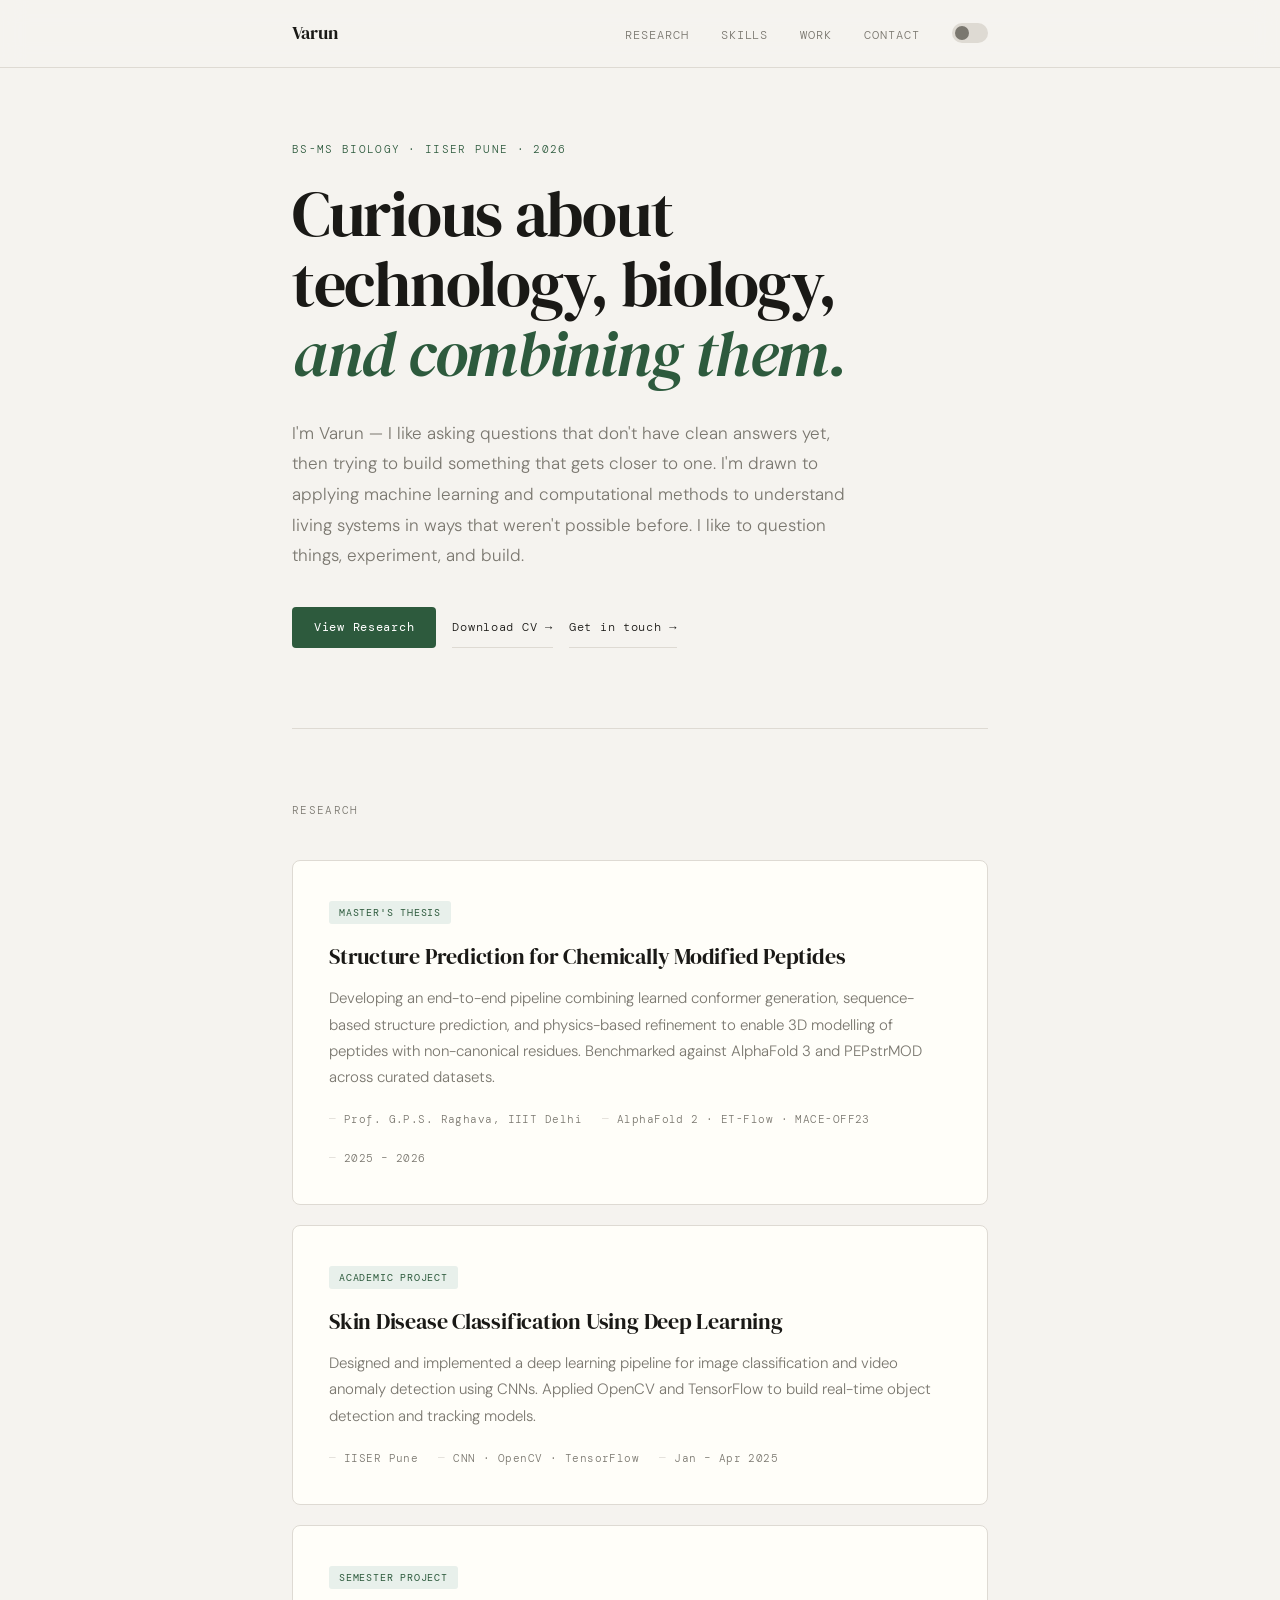
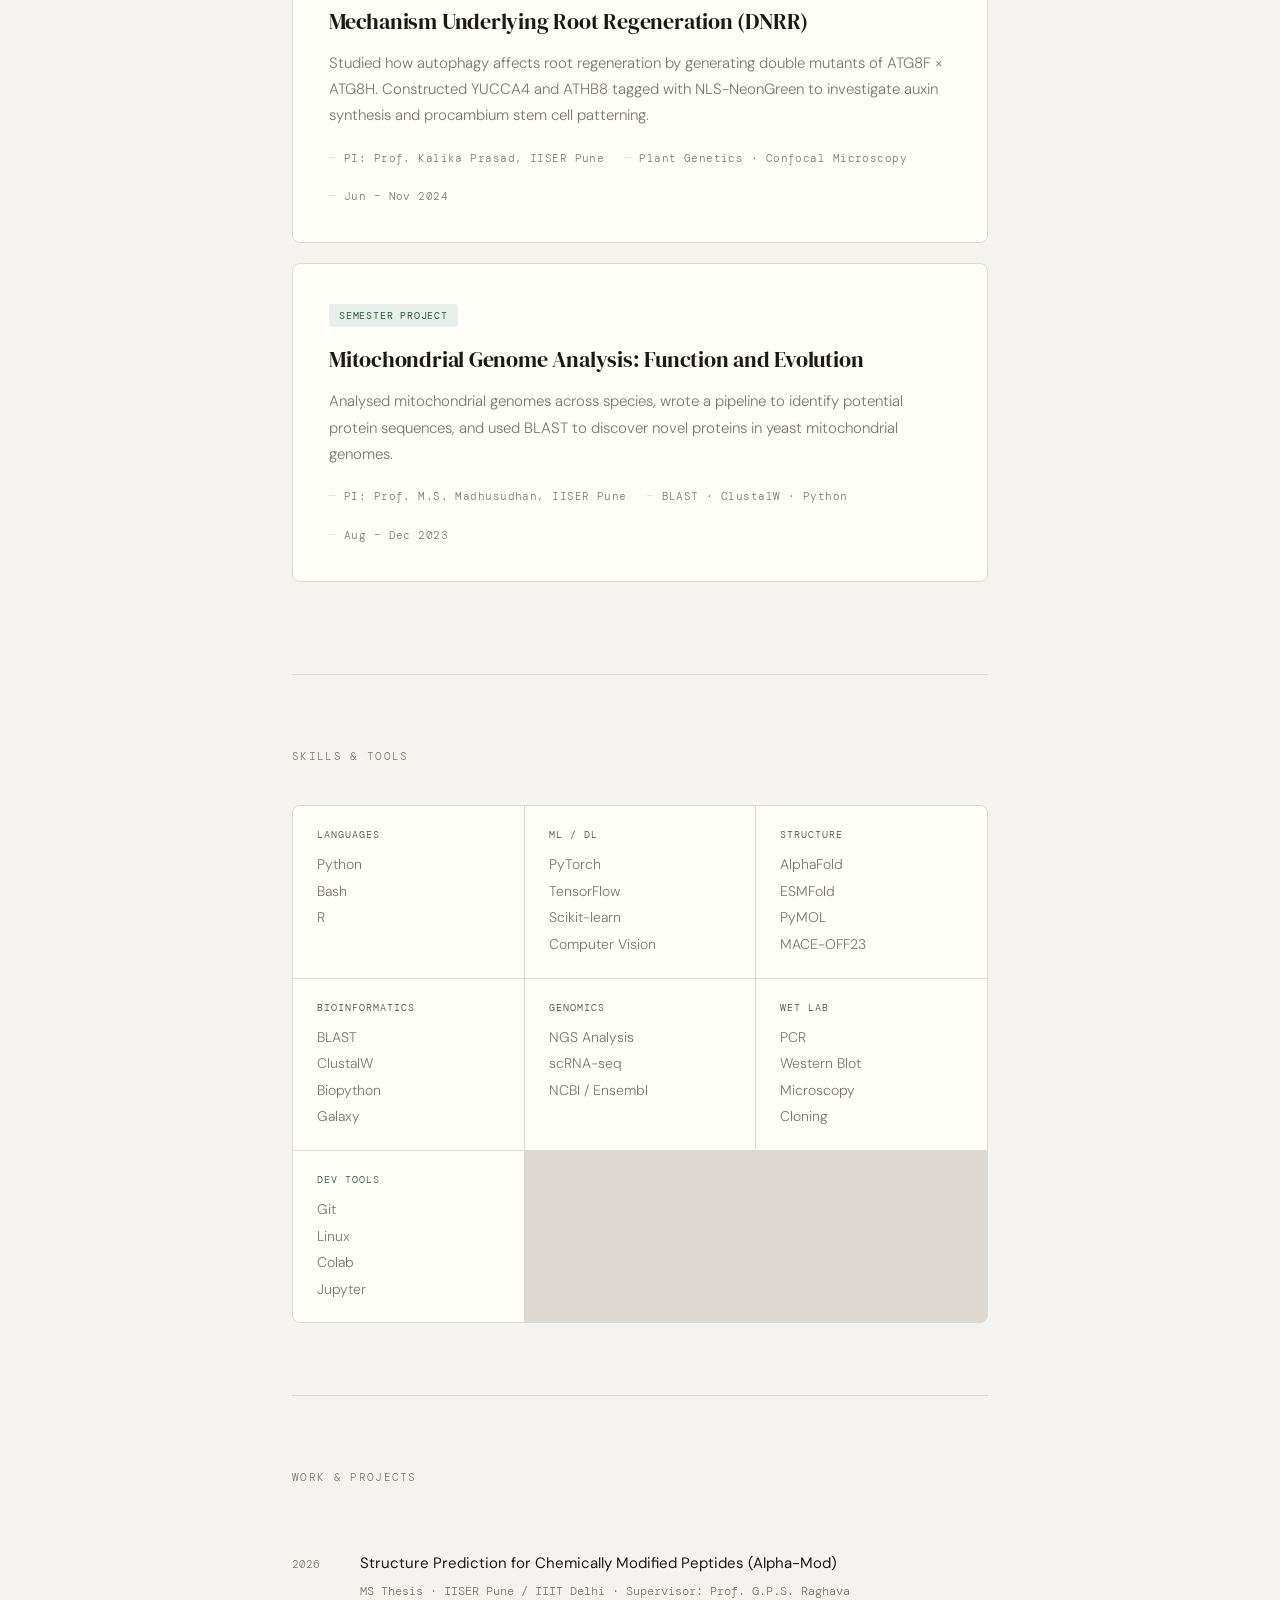
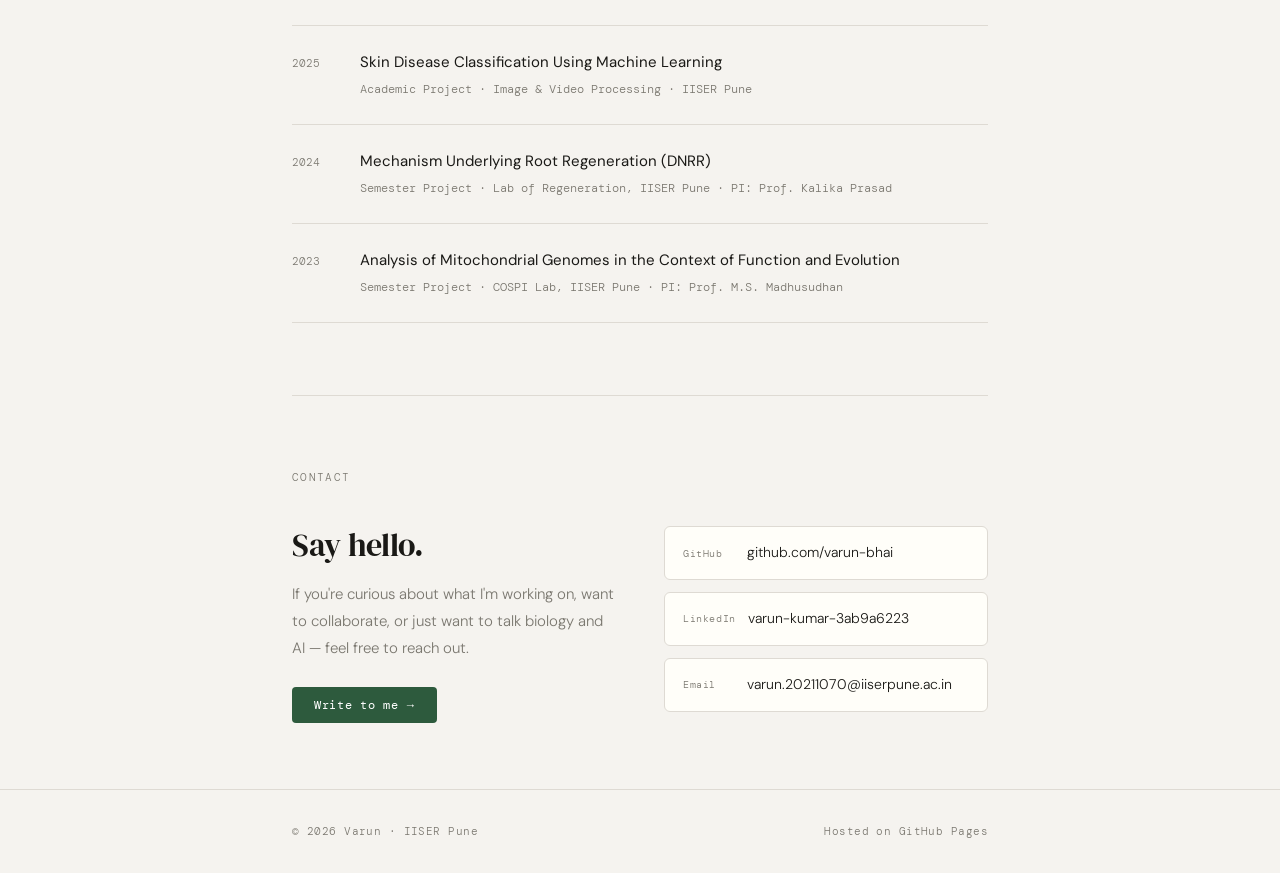
==== index.html @ 34d0dded "Rename portfolio.html to index.html" ====
<!DOCTYPE html>
<html lang="en" data-theme="light">
<head>
<meta charset="UTF-8">
<meta name="viewport" content="width=device-width, initial-scale=1.0">
<title>Varun — Computational Biology</title>
<link rel="preconnect" href="https://fonts.googleapis.com">
<link href="https://fonts.googleapis.com/css2?family=DM+Serif+Display:ital@0;1&family=DM+Mono:wght@300;400&family=DM+Sans:wght@300;400;500&display=swap" rel="stylesheet">
<style>
  /* ── Light theme ── */
  [data-theme="light"] {
    --bg: #f5f3ef;
    --fg: #1a1916;
    --muted: #7a776f;
    --accent: #2d5a3d;
    --accent-light: #e8f0eb;
    --border: #dedad3;
    --card: #fffef9;
    --nav-bg: rgba(245,243,239,0.88);
    --toggle-bg: #dedad3;
    --toggle-knob: #7a776f;
  }

  /* ── Dark theme ── */
  [data-theme="dark"] {
    --bg: #141412;
    --fg: #e8e4dc;
    --muted: #8a8880;
    --accent: #6db88a;
    --accent-light: #1a2e22;
    --border: #2a2925;
    --card: #1c1b18;
    --nav-bg: rgba(20,20,18,0.88);
    --toggle-bg: #2a2925;
    --toggle-knob: #6db88a;
  }

  * { margin: 0; padding: 0; box-sizing: border-box; }
  html { scroll-behavior: smooth; }
  body {
    background: var(--bg);
    color: var(--fg);
    font-family: 'DM Sans', sans-serif;
    font-weight: 300;
    font-size: 16px;
    line-height: 1.7;
    transition: background 0.3s, color 0.3s;
  }
  .container { max-width: 760px; margin: 0 auto; padding: 0 32px; }

  /* ── Nav ── */
  nav {
    position: fixed; top: 0; left: 0; right: 0; z-index: 100;
    background: var(--nav-bg);
    backdrop-filter: blur(12px);
    border-bottom: 1px solid var(--border);
    padding: 18px 0;
    transition: background 0.3s, border-color 0.3s;
  }
  nav .container { display: flex; justify-content: space-between; align-items: center; }
  .nav-left { display: flex; align-items: center; gap: 24px; }
  .nav-name { font-family: 'DM Serif Display', serif; font-size: 18px; color: var(--fg); text-decoration: none; transition: color 0.3s; }
  .nav-links { display: flex; gap: 32px; list-style: none; }
  .nav-links a {
    font-family: 'DM Mono', monospace;
    font-size: 12px; font-weight: 300; color: var(--muted);
    text-decoration: none; letter-spacing: 0.08em;
    text-transform: uppercase; transition: color 0.2s;
  }
  .nav-links a:hover { color: var(--accent); }

  /* ── Theme toggle ── */
  .theme-toggle {
    background: var(--toggle-bg);
    border: none; cursor: pointer;
    width: 36px; height: 20px;
    border-radius: 10px;
    position: relative;
    transition: background 0.3s;
    flex-shrink: 0;
  }
  .theme-toggle::after {
    content: '';
    position: absolute;
    top: 3px; left: 3px;
    width: 14px; height: 14px;
    border-radius: 50%;
    background: var(--toggle-knob);
    transition: transform 0.25s, background 0.3s;
  }
  [data-theme="dark"] .theme-toggle::after { transform: translateX(16px); }

  /* ── Hero ── */
  .hero { padding-top: 140px; padding-bottom: 80px; }
  .hero-tag {
    font-family: 'DM Mono', monospace;
    font-size: 11px; font-weight: 300; color: var(--accent);
    letter-spacing: 0.12em; text-transform: uppercase; margin-bottom: 20px;
    transition: color 0.3s;
  }
  .hero h1 {
    font-family: 'DM Serif Display', serif;
    font-size: clamp(42px, 7vw, 64px);
    font-weight: 400; line-height: 1.1;
    letter-spacing: -0.02em; margin-bottom: 28px;
    color: var(--fg); transition: color 0.3s;
  }
  .hero h1 em { font-style: italic; color: var(--accent); transition: color 0.3s; }
  .hero-bio { font-size: 17px; color: var(--muted); max-width: 560px; line-height: 1.8; margin-bottom: 36px; transition: color 0.3s; }
  .hero-links { display: flex; gap: 16px; flex-wrap: wrap; align-items: center; }
  .btn-primary {
    background: var(--accent); color: #fff;
    padding: 10px 22px; border-radius: 4px;
    font-family: 'DM Mono', monospace;
    font-size: 12px; font-weight: 400; letter-spacing: 0.06em;
    text-decoration: none; transition: opacity 0.2s, background 0.3s;
  }
  .btn-primary:hover { opacity: 0.85; }
  .btn-ghost {
    color: var(--fg); padding: 10px 0;
    font-family: 'DM Mono', monospace;
    font-size: 12px; font-weight: 300; letter-spacing: 0.06em;
    text-decoration: none; border-bottom: 1px solid var(--border);
    transition: border-color 0.2s, color 0.2s;
  }
  .btn-ghost:hover { border-color: var(--accent); color: var(--accent); }

  /* ── Sections ── */
  section { padding: 72px 0; border-top: 1px solid var(--border); transition: border-color 0.3s; }
  .section-label {
    font-family: 'DM Mono', monospace;
    font-size: 11px; font-weight: 300; color: var(--muted);
    letter-spacing: 0.12em; text-transform: uppercase; margin-bottom: 40px; transition: color 0.3s;
  }

  /* ── Cards ── */
  .project-card {
    background: var(--card); border: 1px solid var(--border);
    border-radius: 8px; padding: 36px; margin-bottom: 20px;
    transition: border-color 0.2s, transform 0.2s, background 0.3s;
  }
  .project-card:hover { border-color: var(--accent); transform: translateY(-2px); }
  .project-tag {
    font-family: 'DM Mono', monospace;
    font-size: 10px; font-weight: 400; color: var(--accent);
    background: var(--accent-light); padding: 3px 10px; border-radius: 3px;
    letter-spacing: 0.08em; text-transform: uppercase;
    display: inline-block; margin-bottom: 14px;
    transition: color 0.3s, background 0.3s;
  }
  .project-card h3 { font-family: 'DM Serif Display', serif; font-size: 22px; font-weight: 400; margin-bottom: 10px; letter-spacing: -0.01em; color: var(--fg); transition: color 0.3s; }
  .project-card p { font-size: 15px; color: var(--muted); line-height: 1.75; margin-bottom: 20px; transition: color 0.3s; }
  .project-meta { display: flex; gap: 20px; flex-wrap: wrap; }
  .project-meta span { font-family: 'DM Mono', monospace; font-size: 11px; color: var(--muted); letter-spacing: 0.04em; transition: color 0.3s; }
  .project-meta span::before { content: '— '; color: var(--border); }

  /* ── Skills ── */
  .skills-grid {
    display: grid; grid-template-columns: repeat(auto-fill, minmax(180px, 1fr));
    gap: 1px; background: var(--border);
    border: 1px solid var(--border); border-radius: 8px; overflow: hidden;
    transition: background 0.3s, border-color 0.3s;
  }
  .skill-cell { background: var(--card); padding: 20px 24px; transition: background 0.3s; }
  .skill-category { font-family: 'DM Mono', monospace; font-size: 10px; color: var(--accent); letter-spacing: 0.1em; text-transform: uppercase; margin-bottom: 8px; transition: color 0.3s; }
  .skill-items { font-size: 14px; color: var(--muted); line-height: 1.9; transition: color 0.3s; }

  /* ── Work list ── */
  .pub-list { list-style: none; }
  .pub-item {
    display: grid; grid-template-columns: 48px 1fr;
    gap: 20px; padding: 24px 0;
    border-bottom: 1px solid var(--border); align-items: start; transition: border-color 0.3s;
  }
  .pub-year { font-family: 'DM Mono', monospace; font-size: 11px; color: var(--muted); padding-top: 4px; transition: color 0.3s; }
  .pub-title { font-size: 15px; font-weight: 400; margin-bottom: 4px; color: var(--fg); transition: color 0.3s; }
  .pub-venue { font-family: 'DM Mono', monospace; font-size: 12px; color: var(--muted); transition: color 0.3s; }

  /* ── Contact ── */
  .contact-block { display: grid; grid-template-columns: 1fr 1fr; gap: 48px; align-items: start; }
  .contact-block h2 { font-family: 'DM Serif Display', serif; font-size: 32px; font-weight: 400; line-height: 1.2; margin-bottom: 16px; letter-spacing: -0.01em; color: var(--fg); transition: color 0.3s; }
  .contact-block p { font-size: 15px; color: var(--muted); line-height: 1.8; margin-bottom: 28px; transition: color 0.3s; }
  .social-links { display: flex; flex-direction: column; gap: 12px; }
  .social-link {
    display: flex; align-items: center; gap: 12px;
    text-decoration: none; color: var(--fg); font-size: 14px;
    padding: 14px 18px; background: var(--card);
    border: 1px solid var(--border); border-radius: 6px;
    transition: border-color 0.2s, color 0.2s, background 0.3s;
  }
  .social-link:hover { border-color: var(--accent); color: var(--accent); }
  .social-link .icon { font-family: 'DM Mono', monospace; font-size: 10px; color: var(--muted); min-width: 52px; letter-spacing: 0.06em; transition: color 0.3s; }

  /* ── Footer ── */
  footer { border-top: 1px solid var(--border); padding: 32px 0; transition: border-color 0.3s; }
  footer .container { display: flex; justify-content: space-between; align-items: center; }
  footer p { font-family: 'DM Mono', monospace; font-size: 11px; color: var(--muted); letter-spacing: 0.04em; transition: color 0.3s; }

  /* ── Animations ── */
  @keyframes fadeUp {
    from { opacity: 0; transform: translateY(16px); }
    to   { opacity: 1; transform: translateY(0); }
  }
  .hero > * { animation: fadeUp 0.6s ease both; }
  .hero > *:nth-child(1) { animation-delay: 0.0s; }
  .hero > *:nth-child(2) { animation-delay: 0.1s; }
  .hero > *:nth-child(3) { animation-delay: 0.2s; }
  .hero > *:nth-child(4) { animation-delay: 0.3s; }
  .hero > *:nth-child(5) { animation-delay: 0.4s; }

  @media (max-width: 600px) {
    .contact-block { grid-template-columns: 1fr; gap: 32px; }
    .nav-links { gap: 16px; }
    .hero { padding-top: 110px; }
    .skills-grid { grid-template-columns: 1fr 1fr; }
  }
</style>
</head>
<body>

<nav>
  <div class="container">
    <div class="nav-left">
      <a href="#" class="nav-name">Varun</a>
    </div>
    <div style="display:flex; align-items:center; gap:32px;">
      <ul class="nav-links">
        <li><a href="#research">Research</a></li>
        <li><a href="#skills">Skills</a></li>
        <li><a href="#work">Work</a></li>
        <li><a href="#contact">Contact</a></li>
      </ul>
      <button class="theme-toggle" id="themeToggle" aria-label="Toggle dark mode"></button>
    </div>
  </div>
</nav>

<div class="container">
  <div class="hero">
    <div class="hero-tag">BS-MS Biology · IISER Pune · 2026</div>
    <h1>Curious about<br>technology, biology,<br><em>and combining them.</em></h1>
    <p class="hero-bio">
      I'm Varun — I like asking questions that don't have clean answers yet, 
      then trying to build something that gets closer to one. 
      I'm drawn to applying machine learning and computational methods 
      to understand living systems in ways that weren't possible before. 
      I like to question things, experiment, and build.
    </p>
    <div class="hero-links">
      <a href="#research" class="btn-primary">View Research</a>
      <a href="resume.pdf" class="btn-ghost">Download CV →</a>
      <a href="mailto:varun.20211070@students.iiserpune.ac.in" class="btn-ghost">Get in touch →</a>
    </div>
  </div>
</div>

<div class="container">
  <section id="research">
    <div class="section-label">Research</div>

    <div class="project-card">
      <span class="project-tag">Master's Thesis</span>
      <h3>Structure Prediction for Chemically Modified Peptides</h3>
      <p>
        Developing an end-to-end pipeline combining learned conformer generation, 
        sequence-based structure prediction, and physics-based refinement to enable 
        3D modelling of peptides with non-canonical residues. Benchmarked against 
        AlphaFold 3 and PEPstrMOD across curated datasets.
      </p>
      <div class="project-meta">
        <span>Prof. G.P.S. Raghava, IIIT Delhi</span>
        <span>AlphaFold 2 · ET-Flow · MACE-OFF23</span>
        <span>2025 – 2026</span>
      </div>
    </div>

    <div class="project-card">
      <span class="project-tag">Academic Project</span>
      <h3>Skin Disease Classification Using Deep Learning</h3>
      <p>
        Designed and implemented a deep learning pipeline for image classification 
        and video anomaly detection using CNNs. Applied OpenCV and TensorFlow to 
        build real-time object detection and tracking models.
      </p>
      <div class="project-meta">
        <span>IISER Pune</span>
        <span>CNN · OpenCV · TensorFlow</span>
        <span>Jan – Apr 2025</span>
      </div>
    </div>

    <div class="project-card">
      <span class="project-tag">Semester Project</span>
      <h3>Mechanism Underlying Root Regeneration (DNRR)</h3>
      <p>
        Studied how autophagy affects root regeneration by generating double mutants 
        of ATG8F × ATG8H. Constructed YUCCA4 and ATHB8 tagged with NLS-NeonGreen 
        to investigate auxin synthesis and procambium stem cell patterning.
      </p>
      <div class="project-meta">
        <span>PI: Prof. Kalika Prasad, IISER Pune</span>
        <span>Plant Genetics · Confocal Microscopy</span>
        <span>Jun – Nov 2024</span>
      </div>
    </div>

    <div class="project-card">
      <span class="project-tag">Semester Project</span>
      <h3>Mitochondrial Genome Analysis: Function and Evolution</h3>
      <p>
        Analysed mitochondrial genomes across species, wrote a pipeline to identify 
        potential protein sequences, and used BLAST to discover novel proteins 
        in yeast mitochondrial genomes.
      </p>
      <div class="project-meta">
        <span>PI: Prof. M.S. Madhusudhan, IISER Pune</span>
        <span>BLAST · ClustalW · Python</span>
        <span>Aug – Dec 2023</span>
      </div>
    </div>
  </section>
</div>

<div class="container">
  <section id="skills">
    <div class="section-label">Skills & Tools</div>
    <div class="skills-grid">
      <div class="skill-cell">
        <div class="skill-category">Languages</div>
        <div class="skill-items">Python<br>Bash<br>R</div>
      </div>
      <div class="skill-cell">
        <div class="skill-category">ML / DL</div>
        <div class="skill-items">PyTorch<br>TensorFlow<br>Scikit-learn<br>Computer Vision</div>
      </div>
      <div class="skill-cell">
        <div class="skill-category">Structure</div>
        <div class="skill-items">AlphaFold<br>ESMFold<br>PyMOL<br>MACE-OFF23</div>
      </div>
      <div class="skill-cell">
        <div class="skill-category">Bioinformatics</div>
        <div class="skill-items">BLAST<br>ClustalW<br>Biopython<br>Galaxy</div>
      </div>
      <div class="skill-cell">
        <div class="skill-category">Genomics</div>
        <div class="skill-items">NGS Analysis<br>scRNA-seq<br>NCBI / Ensembl</div>
      </div>
      <div class="skill-cell">
        <div class="skill-category">Wet Lab</div>
        <div class="skill-items">PCR<br>Western Blot<br>Microscopy<br>Cloning</div>
      </div>
      <div class="skill-cell">
        <div class="skill-category">Dev Tools</div>
        <div class="skill-items">Git<br>Linux<br>Colab<br>Jupyter</div>
      </div>
    </div>
  </section>
</div>

<div class="container">
  <section id="work">
    <div class="section-label">Work & Projects</div>
    <ul class="pub-list">
      <li class="pub-item">
        <span class="pub-year">2026</span>
        <div>
          <div class="pub-title">Structure Prediction for Chemically Modified Peptides (Alpha-Mod)</div>
          <div class="pub-venue">MS Thesis · IISER Pune / IIIT Delhi · Supervisor: Prof. G.P.S. Raghava</div>
        </div>
      </li>
      <li class="pub-item">
        <span class="pub-year">2025</span>
        <div>
          <div class="pub-title">Skin Disease Classification Using Machine Learning</div>
          <div class="pub-venue">Academic Project · Image & Video Processing · IISER Pune</div>
        </div>
      </li>
      <li class="pub-item">
        <span class="pub-year">2024</span>
        <div>
          <div class="pub-title">Mechanism Underlying Root Regeneration (DNRR)</div>
          <div class="pub-venue">Semester Project · Lab of Regeneration, IISER Pune · PI: Prof. Kalika Prasad</div>
        </div>
      </li>
      <li class="pub-item">
        <span class="pub-year">2023</span>
        <div>
          <div class="pub-title">Analysis of Mitochondrial Genomes in the Context of Function and Evolution</div>
          <div class="pub-venue">Semester Project · COSPI Lab, IISER Pune · PI: Prof. M.S. Madhusudhan</div>
        </div>
      </li>
    </ul>
  </section>
</div>

<div class="container">
  <section id="contact">
    <div class="section-label">Contact</div>
    <div class="contact-block">
      <div>
        <h2>Say hello.</h2>
        <p>
          If you're curious about what I'm working on, want to collaborate, 
          or just want to talk biology and AI — feel free to reach out.
        </p>
        <a href="mailto:varun.20211070@students.iiserpune.ac.in" class="btn-primary">Write to me →</a>
      </div>
      <div class="social-links">
        <a href="https://github.com/varun-bhai" target="_blank" class="social-link">
          <span class="icon">GitHub</span>
          github.com/varun-bhai
        </a>
        <a href="https://www.linkedin.com/in/varun-kumar-3ab9a6223/" target="_blank" class="social-link">
          <span class="icon">LinkedIn</span>
          varun-kumar-3ab9a6223
        </a>
        <a href="mailto:varun.20211070@students.iiserpune.ac.in" class="social-link">
          <span class="icon">Email</span>
          varun.20211070@iiserpune.ac.in
        </a>
      </div>
    </div>
  </section>
</div>

<footer>
  <div class="container">
    <p>© 2026 Varun · IISER Pune</p>
    <p>Hosted on GitHub Pages</p>
  </div>
</footer>

<script>
  const toggle = document.getElementById('themeToggle');
  const html = document.documentElement;

  // Check saved preference
  const saved = localStorage.getItem('theme');
  if (saved) html.setAttribute('data-theme', saved);

  toggle.addEventListener('click', () => {
    const current = html.getAttribute('data-theme');
    const next = current === 'light' ? 'dark' : 'light';
    html.setAttribute('data-theme', next);
    localStorage.setItem('theme', next);
  });
</script>
</body>
</html>
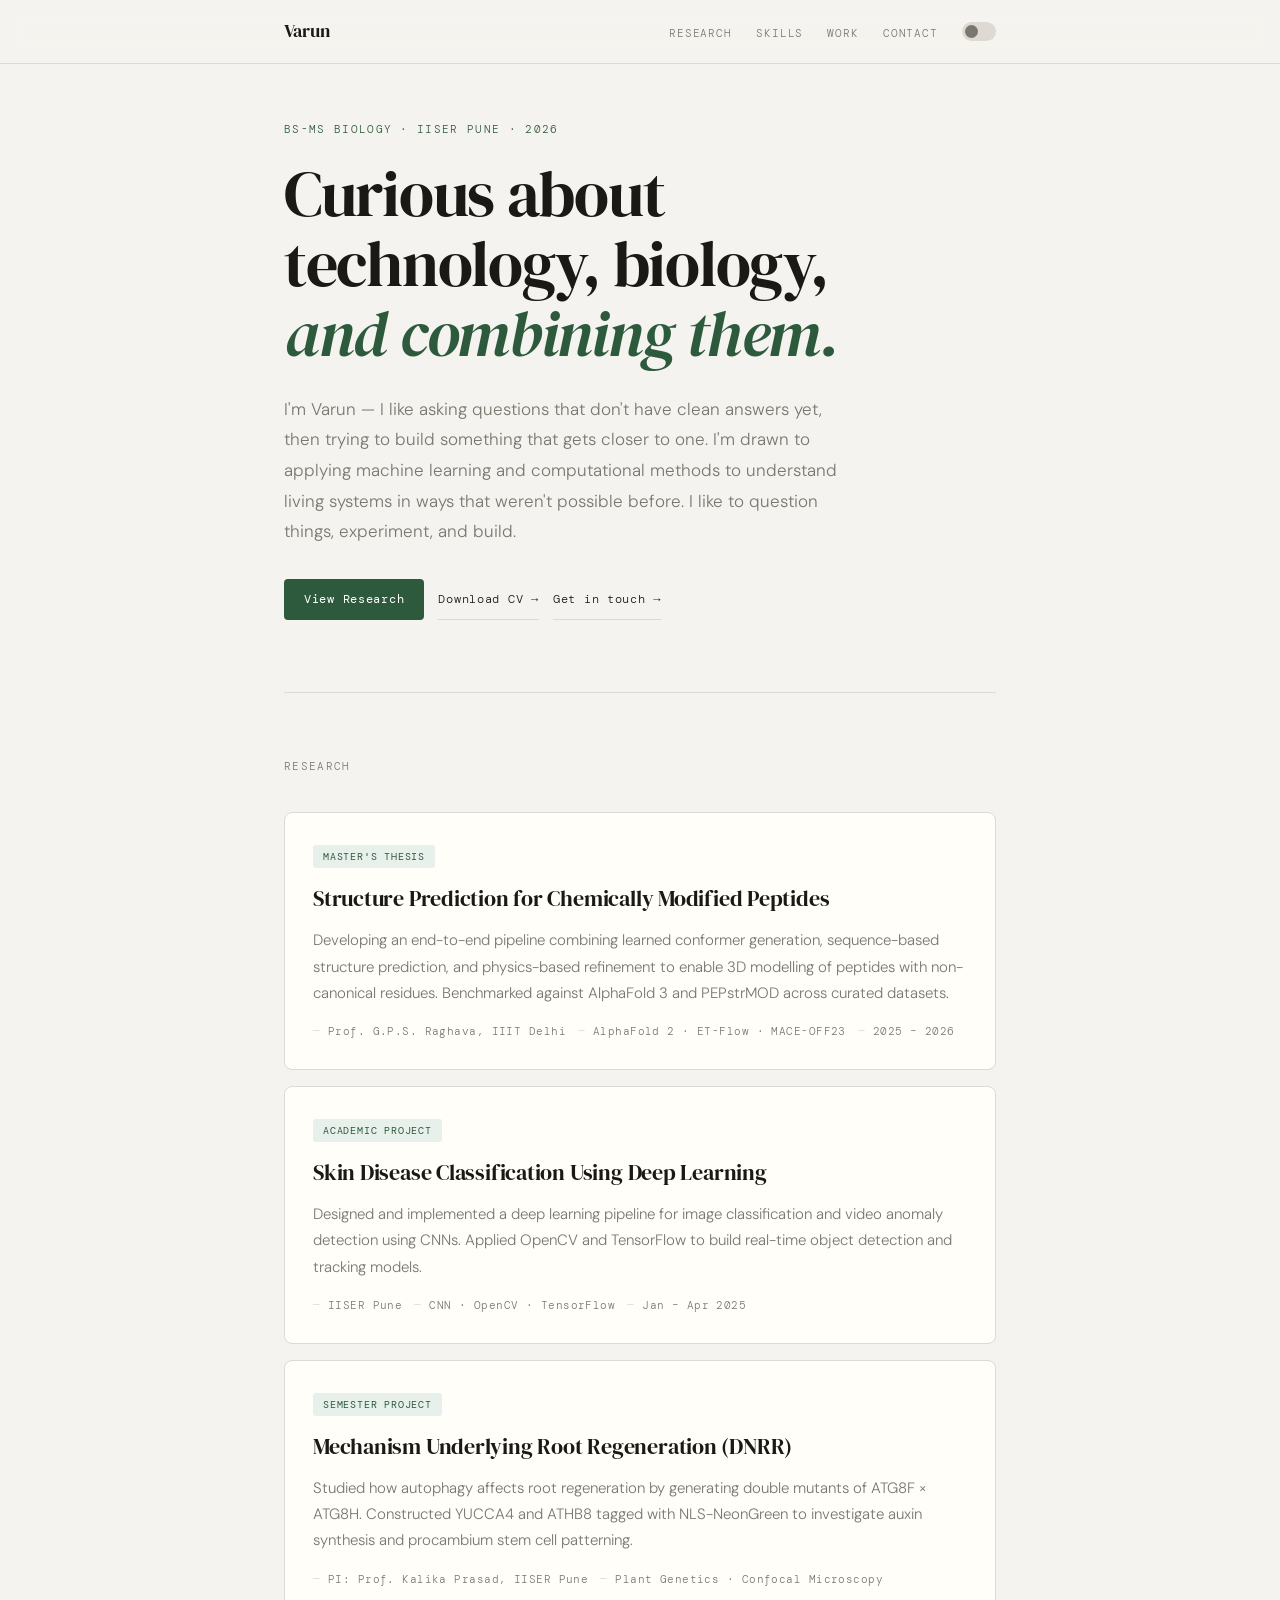
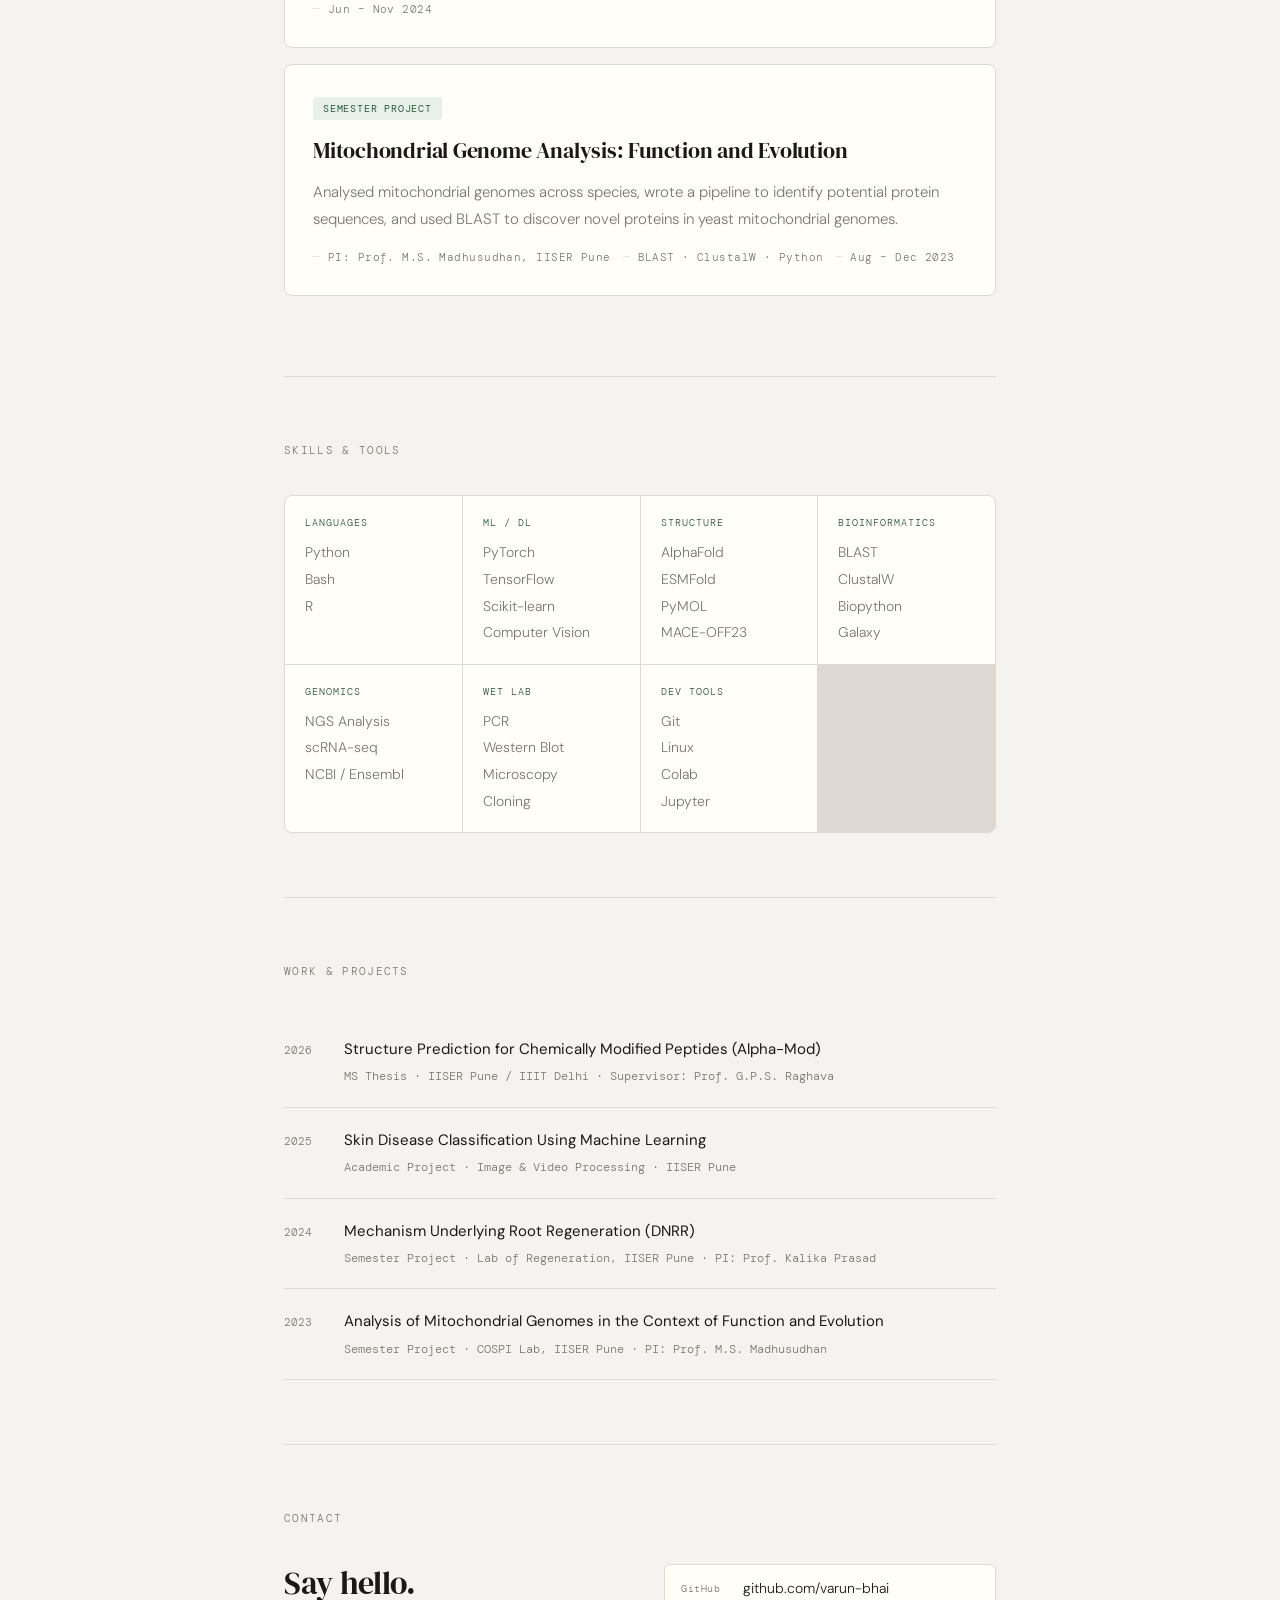
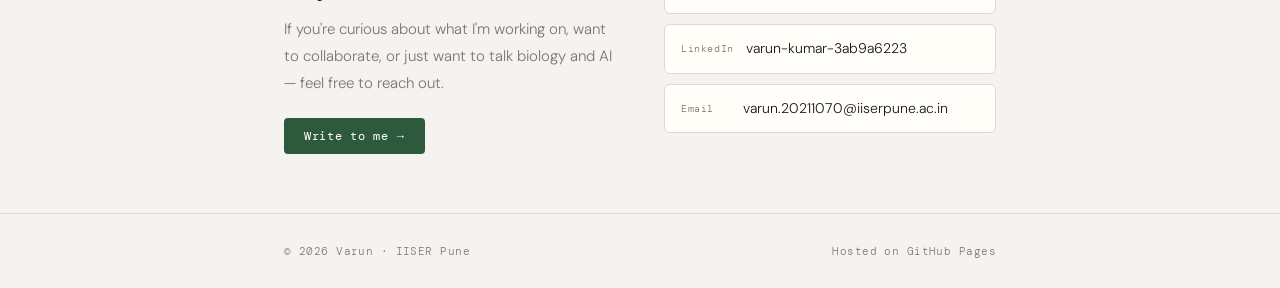
==== commit d245911f: "Add files via upload" ====
--- a/index.html
+++ b/index.html
@@ -7,7 +7,7 @@
 <link rel="preconnect" href="https://fonts.googleapis.com">
 <link href="https://fonts.googleapis.com/css2?family=DM+Serif+Display:ital@0;1&family=DM+Mono:wght@300;400&family=DM+Sans:wght@300;400;500&display=swap" rel="stylesheet">
 <style>
-  /* ── Light theme ── */
+  /* ── Themes ── */
   [data-theme="light"] {
     --bg: #f5f3ef;
     --fg: #1a1916;
@@ -16,12 +16,10 @@
     --accent-light: #e8f0eb;
     --border: #dedad3;
     --card: #fffef9;
-    --nav-bg: rgba(245,243,239,0.88);
+    --nav-bg: rgba(245,243,239,0.92);
     --toggle-bg: #dedad3;
     --toggle-knob: #7a776f;
   }
-
-  /* ── Dark theme ── */
   [data-theme="dark"] {
     --bg: #141412;
     --fg: #e8e4dc;
@@ -30,11 +28,12 @@
     --accent-light: #1a2e22;
     --border: #2a2925;
     --card: #1c1b18;
-    --nav-bg: rgba(20,20,18,0.88);
+    --nav-bg: rgba(20,20,18,0.92);
     --toggle-bg: #2a2925;
     --toggle-knob: #6db88a;
   }
 
+  /* ── Reset & Base ── */
   * { margin: 0; padding: 0; box-sizing: border-box; }
   html { scroll-behavior: smooth; }
   body {
@@ -45,27 +44,55 @@
     font-size: 16px;
     line-height: 1.7;
     transition: background 0.3s, color 0.3s;
-  }
-  .container { max-width: 760px; margin: 0 auto; padding: 0 32px; }
+    /* prevent horizontal scroll on mobile */
+    overflow-x: hidden;
+  }
+
+  /* ── Layout ── */
+  .container {
+    max-width: 760px;
+    margin: 0 auto;
+    padding: 0 24px;
+  }
 
   /* ── Nav ── */
   nav {
     position: fixed; top: 0; left: 0; right: 0; z-index: 100;
     background: var(--nav-bg);
     backdrop-filter: blur(12px);
+    -webkit-backdrop-filter: blur(12px);
     border-bottom: 1px solid var(--border);
-    padding: 18px 0;
+    padding: 16px 0;
     transition: background 0.3s, border-color 0.3s;
   }
-  nav .container { display: flex; justify-content: space-between; align-items: center; }
-  .nav-left { display: flex; align-items: center; gap: 24px; }
-  .nav-name { font-family: 'DM Serif Display', serif; font-size: 18px; color: var(--fg); text-decoration: none; transition: color 0.3s; }
-  .nav-links { display: flex; gap: 32px; list-style: none; }
+  nav .container {
+    display: flex;
+    justify-content: space-between;
+    align-items: center;
+    gap: 16px;
+  }
+  .nav-name {
+    font-family: 'DM Serif Display', serif;
+    font-size: 18px; color: var(--fg);
+    text-decoration: none; transition: color 0.3s;
+    flex-shrink: 0;
+  }
+  .nav-right {
+    display: flex;
+    align-items: center;
+    gap: 24px;
+  }
+  .nav-links {
+    display: flex;
+    gap: 24px;
+    list-style: none;
+  }
   .nav-links a {
     font-family: 'DM Mono', monospace;
-    font-size: 12px; font-weight: 300; color: var(--muted);
+    font-size: 11px; font-weight: 300; color: var(--muted);
     text-decoration: none; letter-spacing: 0.08em;
     text-transform: uppercase; transition: color 0.2s;
+    white-space: nowrap;
   }
   .nav-links a:hover { color: var(--accent); }
 
@@ -73,7 +100,7 @@
   .theme-toggle {
     background: var(--toggle-bg);
     border: none; cursor: pointer;
-    width: 36px; height: 20px;
+    width: 34px; height: 19px;
     border-radius: 10px;
     position: relative;
     transition: background 0.3s;
@@ -83,15 +110,15 @@
     content: '';
     position: absolute;
     top: 3px; left: 3px;
-    width: 14px; height: 14px;
+    width: 13px; height: 13px;
     border-radius: 50%;
     background: var(--toggle-knob);
     transition: transform 0.25s, background 0.3s;
   }
-  [data-theme="dark"] .theme-toggle::after { transform: translateX(16px); }
+  [data-theme="dark"] .theme-toggle::after { transform: translateX(15px); }
 
   /* ── Hero ── */
-  .hero { padding-top: 140px; padding-bottom: 80px; }
+  .hero { padding-top: 120px; padding-bottom: 72px; }
   .hero-tag {
     font-family: 'DM Mono', monospace;
     font-size: 11px; font-weight: 300; color: var(--accent);
@@ -100,20 +127,26 @@
   }
   .hero h1 {
     font-family: 'DM Serif Display', serif;
-    font-size: clamp(42px, 7vw, 64px);
+    /* fluid: 36px on small phone → 64px on desktop */
+    font-size: clamp(36px, 8vw, 64px);
     font-weight: 400; line-height: 1.1;
-    letter-spacing: -0.02em; margin-bottom: 28px;
+    letter-spacing: -0.02em; margin-bottom: 24px;
     color: var(--fg); transition: color 0.3s;
   }
   .hero h1 em { font-style: italic; color: var(--accent); transition: color 0.3s; }
-  .hero-bio { font-size: 17px; color: var(--muted); max-width: 560px; line-height: 1.8; margin-bottom: 36px; transition: color 0.3s; }
-  .hero-links { display: flex; gap: 16px; flex-wrap: wrap; align-items: center; }
+  .hero-bio {
+    font-size: clamp(15px, 2.5vw, 17px);
+    color: var(--muted); max-width: 560px;
+    line-height: 1.8; margin-bottom: 32px; transition: color 0.3s;
+  }
+  .hero-links { display: flex; gap: 14px; flex-wrap: wrap; align-items: center; }
   .btn-primary {
     background: var(--accent); color: #fff;
-    padding: 10px 22px; border-radius: 4px;
+    padding: 10px 20px; border-radius: 4px;
     font-family: 'DM Mono', monospace;
     font-size: 12px; font-weight: 400; letter-spacing: 0.06em;
     text-decoration: none; transition: opacity 0.2s, background 0.3s;
+    white-space: nowrap;
   }
   .btn-primary:hover { opacity: 0.85; }
   .btn-ghost {
@@ -122,21 +155,23 @@
     font-size: 12px; font-weight: 300; letter-spacing: 0.06em;
     text-decoration: none; border-bottom: 1px solid var(--border);
     transition: border-color 0.2s, color 0.2s;
+    white-space: nowrap;
   }
   .btn-ghost:hover { border-color: var(--accent); color: var(--accent); }
 
   /* ── Sections ── */
-  section { padding: 72px 0; border-top: 1px solid var(--border); transition: border-color 0.3s; }
+  section { padding: 64px 0; border-top: 1px solid var(--border); transition: border-color 0.3s; }
   .section-label {
     font-family: 'DM Mono', monospace;
     font-size: 11px; font-weight: 300; color: var(--muted);
-    letter-spacing: 0.12em; text-transform: uppercase; margin-bottom: 40px; transition: color 0.3s;
-  }
-
-  /* ── Cards ── */
+    letter-spacing: 0.12em; text-transform: uppercase; margin-bottom: 36px;
+    transition: color 0.3s;
+  }
+
+  /* ── Project cards ── */
   .project-card {
     background: var(--card); border: 1px solid var(--border);
-    border-radius: 8px; padding: 36px; margin-bottom: 20px;
+    border-radius: 8px; padding: 28px; margin-bottom: 16px;
     transition: border-color 0.2s, transform 0.2s, background 0.3s;
   }
   .project-card:hover { border-color: var(--accent); transform: translateY(-2px); }
@@ -145,55 +180,88 @@
     font-size: 10px; font-weight: 400; color: var(--accent);
     background: var(--accent-light); padding: 3px 10px; border-radius: 3px;
     letter-spacing: 0.08em; text-transform: uppercase;
-    display: inline-block; margin-bottom: 14px;
+    display: inline-block; margin-bottom: 12px;
     transition: color 0.3s, background 0.3s;
   }
-  .project-card h3 { font-family: 'DM Serif Display', serif; font-size: 22px; font-weight: 400; margin-bottom: 10px; letter-spacing: -0.01em; color: var(--fg); transition: color 0.3s; }
-  .project-card p { font-size: 15px; color: var(--muted); line-height: 1.75; margin-bottom: 20px; transition: color 0.3s; }
-  .project-meta { display: flex; gap: 20px; flex-wrap: wrap; }
-  .project-meta span { font-family: 'DM Mono', monospace; font-size: 11px; color: var(--muted); letter-spacing: 0.04em; transition: color 0.3s; }
+  .project-card h3 {
+    font-family: 'DM Serif Display', serif;
+    font-size: clamp(18px, 3vw, 22px);
+    font-weight: 400; margin-bottom: 10px; letter-spacing: -0.01em;
+    color: var(--fg); transition: color 0.3s;
+  }
+  .project-card p { font-size: 15px; color: var(--muted); line-height: 1.75; margin-bottom: 16px; transition: color 0.3s; }
+  .project-meta { display: flex; gap: 12px; flex-wrap: wrap; }
+  .project-meta span {
+    font-family: 'DM Mono', monospace;
+    font-size: 11px; color: var(--muted); letter-spacing: 0.04em; transition: color 0.3s;
+  }
   .project-meta span::before { content: '— '; color: var(--border); }
 
-  /* ── Skills ── */
+  /* ── Skills grid ── */
   .skills-grid {
-    display: grid; grid-template-columns: repeat(auto-fill, minmax(180px, 1fr));
+    display: grid;
+    grid-template-columns: repeat(auto-fill, minmax(160px, 1fr));
     gap: 1px; background: var(--border);
     border: 1px solid var(--border); border-radius: 8px; overflow: hidden;
     transition: background 0.3s, border-color 0.3s;
   }
-  .skill-cell { background: var(--card); padding: 20px 24px; transition: background 0.3s; }
-  .skill-category { font-family: 'DM Mono', monospace; font-size: 10px; color: var(--accent); letter-spacing: 0.1em; text-transform: uppercase; margin-bottom: 8px; transition: color 0.3s; }
+  .skill-cell { background: var(--card); padding: 18px 20px; transition: background 0.3s; }
+  .skill-category {
+    font-family: 'DM Mono', monospace; font-size: 10px; color: var(--accent);
+    letter-spacing: 0.1em; text-transform: uppercase; margin-bottom: 8px; transition: color 0.3s;
+  }
   .skill-items { font-size: 14px; color: var(--muted); line-height: 1.9; transition: color 0.3s; }
 
-  /* ── Work list ── */
+  /* ── Work / pub list ── */
   .pub-list { list-style: none; }
   .pub-item {
-    display: grid; grid-template-columns: 48px 1fr;
-    gap: 20px; padding: 24px 0;
+    display: grid; grid-template-columns: 44px 1fr;
+    gap: 16px; padding: 20px 0;
     border-bottom: 1px solid var(--border); align-items: start; transition: border-color 0.3s;
   }
-  .pub-year { font-family: 'DM Mono', monospace; font-size: 11px; color: var(--muted); padding-top: 4px; transition: color 0.3s; }
+  .pub-year {
+    font-family: 'DM Mono', monospace; font-size: 11px;
+    color: var(--muted); padding-top: 4px; transition: color 0.3s;
+  }
   .pub-title { font-size: 15px; font-weight: 400; margin-bottom: 4px; color: var(--fg); transition: color 0.3s; }
   .pub-venue { font-family: 'DM Mono', monospace; font-size: 12px; color: var(--muted); transition: color 0.3s; }
 
   /* ── Contact ── */
-  .contact-block { display: grid; grid-template-columns: 1fr 1fr; gap: 48px; align-items: start; }
-  .contact-block h2 { font-family: 'DM Serif Display', serif; font-size: 32px; font-weight: 400; line-height: 1.2; margin-bottom: 16px; letter-spacing: -0.01em; color: var(--fg); transition: color 0.3s; }
-  .contact-block p { font-size: 15px; color: var(--muted); line-height: 1.8; margin-bottom: 28px; transition: color 0.3s; }
-  .social-links { display: flex; flex-direction: column; gap: 12px; }
+  .contact-block {
+    display: grid;
+    grid-template-columns: 1fr 1fr;
+    gap: 48px; align-items: start;
+  }
+  .contact-block h2 {
+    font-family: 'DM Serif Display', serif;
+    font-size: clamp(26px, 4vw, 32px);
+    font-weight: 400; line-height: 1.2;
+    margin-bottom: 14px; letter-spacing: -0.01em;
+    color: var(--fg); transition: color 0.3s;
+  }
+  .contact-block p { font-size: 15px; color: var(--muted); line-height: 1.8; margin-bottom: 24px; transition: color 0.3s; }
+  .social-links { display: flex; flex-direction: column; gap: 10px; }
   .social-link {
     display: flex; align-items: center; gap: 12px;
     text-decoration: none; color: var(--fg); font-size: 14px;
-    padding: 14px 18px; background: var(--card);
+    padding: 12px 16px; background: var(--card);
     border: 1px solid var(--border); border-radius: 6px;
     transition: border-color 0.2s, color 0.2s, background 0.3s;
+    /* prevent text overflow on small screens */
+    overflow: hidden;
   }
   .social-link:hover { border-color: var(--accent); color: var(--accent); }
-  .social-link .icon { font-family: 'DM Mono', monospace; font-size: 10px; color: var(--muted); min-width: 52px; letter-spacing: 0.06em; transition: color 0.3s; }
+  .social-link .icon {
+    font-family: 'DM Mono', monospace; font-size: 10px; color: var(--muted);
+    min-width: 50px; letter-spacing: 0.06em; transition: color 0.3s; flex-shrink: 0;
+  }
+  .social-link span:last-child {
+    overflow: hidden; text-overflow: ellipsis; white-space: nowrap;
+  }
 
   /* ── Footer ── */
-  footer { border-top: 1px solid var(--border); padding: 32px 0; transition: border-color 0.3s; }
-  footer .container { display: flex; justify-content: space-between; align-items: center; }
+  footer { border-top: 1px solid var(--border); padding: 28px 0; transition: border-color 0.3s; }
+  footer .container { display: flex; justify-content: space-between; align-items: center; flex-wrap: wrap; gap: 8px; }
   footer p { font-family: 'DM Mono', monospace; font-size: 11px; color: var(--muted); letter-spacing: 0.04em; transition: color 0.3s; }
 
   /* ── Animations ── */
@@ -208,11 +276,56 @@
   .hero > *:nth-child(4) { animation-delay: 0.3s; }
   .hero > *:nth-child(5) { animation-delay: 0.4s; }
 
-  @media (max-width: 600px) {
+  /* ════════════════════════════════
+     RESPONSIVE BREAKPOINTS
+  ════════════════════════════════ */
+
+  /* ── Tablet: 600–900px ── */
+  @media (max-width: 900px) {
+    .contact-block { gap: 32px; }
+    .skills-grid { grid-template-columns: repeat(auto-fill, minmax(140px, 1fr)); }
+  }
+
+  /* ── Mobile: ≤ 640px ── */
+  @media (max-width: 640px) {
+    .container { padding: 0 18px; }
+
+    /* Nav: hide text links, show only toggle */
+    .nav-links { display: none; }
+    nav .container { padding: 0 18px; }
+
+    /* Hero */
+    .hero { padding-top: 100px; padding-bottom: 56px; }
+    .hero-links { flex-direction: column; align-items: flex-start; gap: 12px; }
+    .btn-primary, .btn-ghost { width: auto; }
+
+    /* Sections */
+    section { padding: 48px 0; }
+
+    /* Cards */
+    .project-card { padding: 22px 18px; }
+    .project-meta { flex-direction: column; gap: 4px; }
+
+    /* Skills: 2 columns on phone */
+    .skills-grid { grid-template-columns: 1fr 1fr; }
+
+    /* Work list */
+    .pub-item { grid-template-columns: 38px 1fr; gap: 12px; }
+    .pub-title { font-size: 14px; }
+    .pub-venue { font-size: 11px; }
+
+    /* Contact: stack vertically */
     .contact-block { grid-template-columns: 1fr; gap: 32px; }
-    .nav-links { gap: 16px; }
-    .hero { padding-top: 110px; }
-    .skills-grid { grid-template-columns: 1fr 1fr; }
+
+    /* Social links: full text might overflow on tiny screens */
+    .social-link { font-size: 13px; padding: 11px 14px; }
+  }
+
+  /* ── Very small phones: ≤ 380px ── */
+  @media (max-width: 380px) {
+    .hero h1 { font-size: 32px; }
+    .skills-grid { grid-template-columns: 1fr; }
+    .project-card { padding: 18px 14px; }
   }
 </style>
 </head>
@@ -220,10 +333,8 @@
 
 <nav>
   <div class="container">
-    <div class="nav-left">
-      <a href="#" class="nav-name">Varun</a>
-    </div>
-    <div style="display:flex; align-items:center; gap:32px;">
+    <a href="#" class="nav-name">Varun</a>
+    <div class="nav-right">
       <ul class="nav-links">
         <li><a href="#research">Research</a></li>
         <li><a href="#skills">Skills</a></li>
@@ -408,15 +519,15 @@
       <div class="social-links">
         <a href="https://github.com/varun-bhai" target="_blank" class="social-link">
           <span class="icon">GitHub</span>
-          github.com/varun-bhai
+          <span>github.com/varun-bhai</span>
         </a>
         <a href="https://www.linkedin.com/in/varun-kumar-3ab9a6223/" target="_blank" class="social-link">
           <span class="icon">LinkedIn</span>
-          varun-kumar-3ab9a6223
+          <span>varun-kumar-3ab9a6223</span>
         </a>
         <a href="mailto:varun.20211070@students.iiserpune.ac.in" class="social-link">
           <span class="icon">Email</span>
-          varun.20211070@iiserpune.ac.in
+          <span>varun.20211070@iiserpune.ac.in</span>
         </a>
       </div>
     </div>
@@ -433,14 +544,10 @@
 <script>
   const toggle = document.getElementById('themeToggle');
   const html = document.documentElement;
-
-  // Check saved preference
   const saved = localStorage.getItem('theme');
   if (saved) html.setAttribute('data-theme', saved);
-
   toggle.addEventListener('click', () => {
-    const current = html.getAttribute('data-theme');
-    const next = current === 'light' ? 'dark' : 'light';
+    const next = html.getAttribute('data-theme') === 'light' ? 'dark' : 'light';
     html.setAttribute('data-theme', next);
     localStorage.setItem('theme', next);
   });
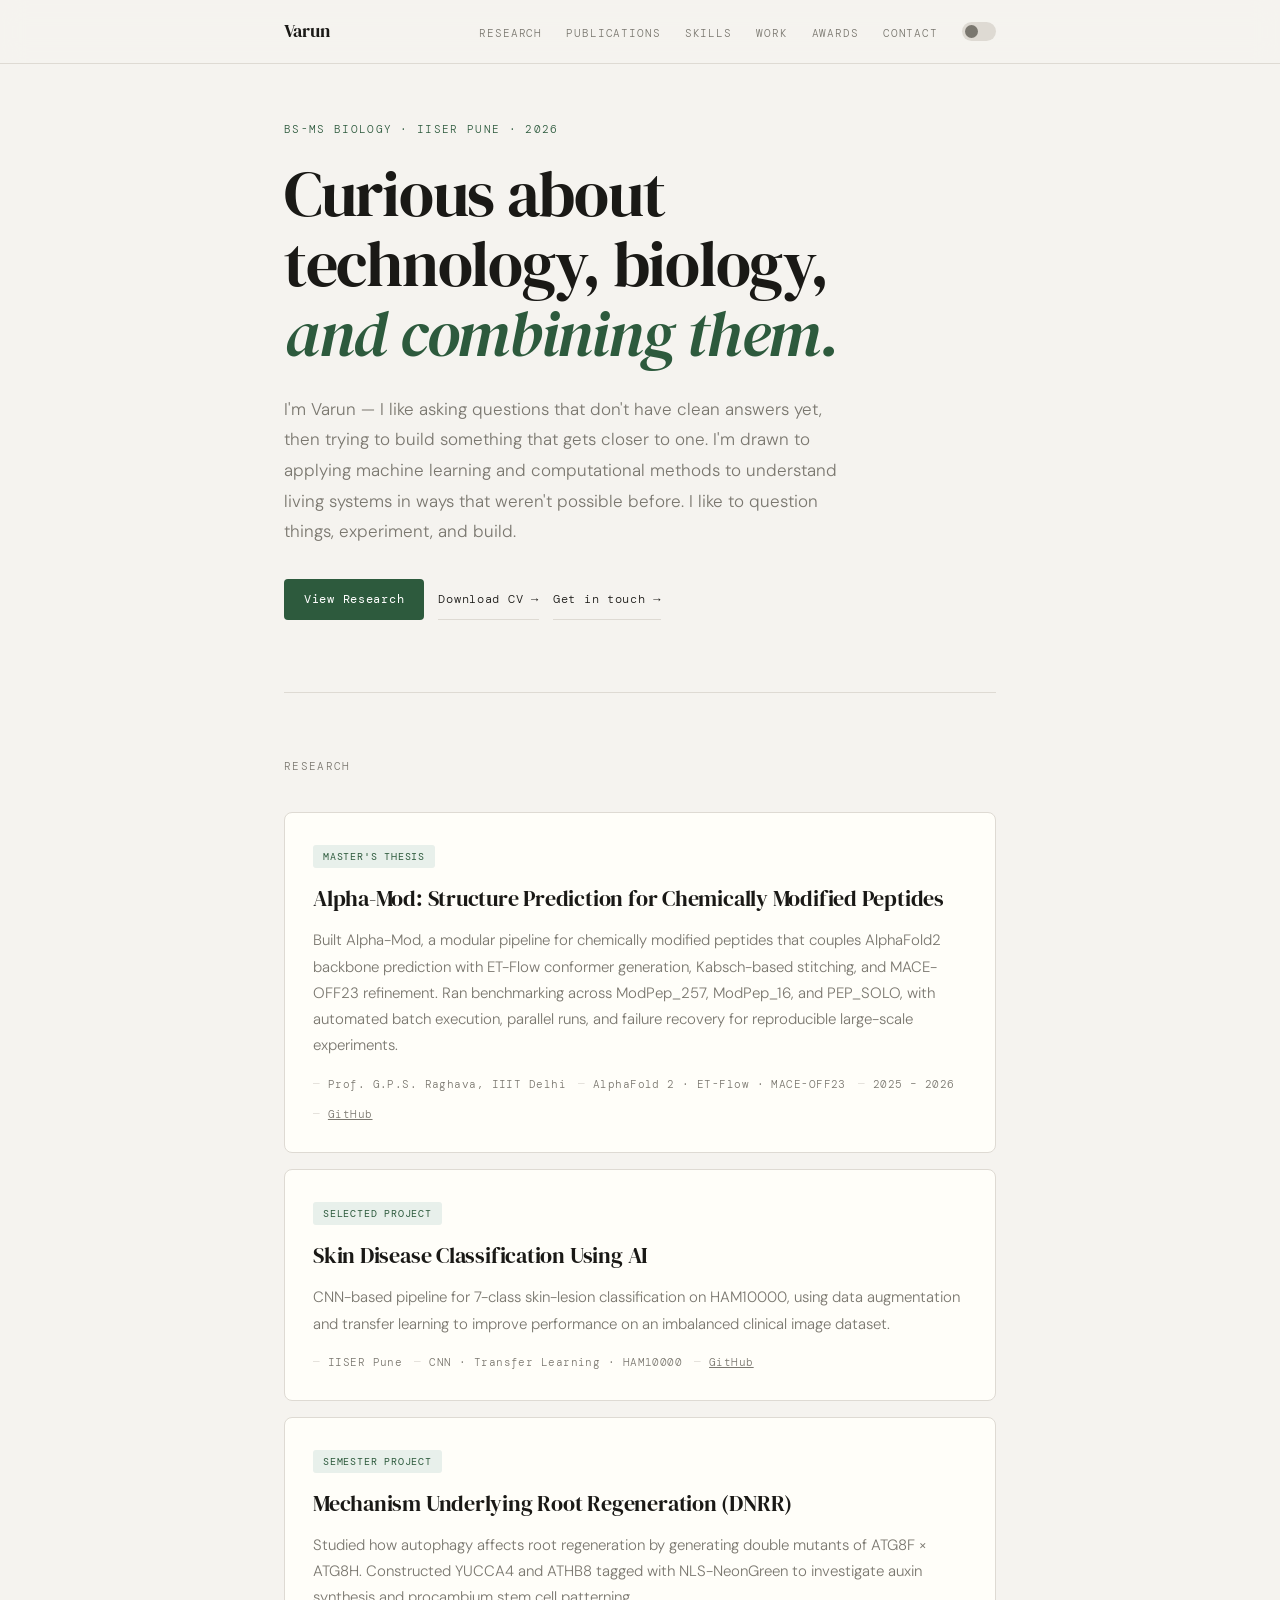
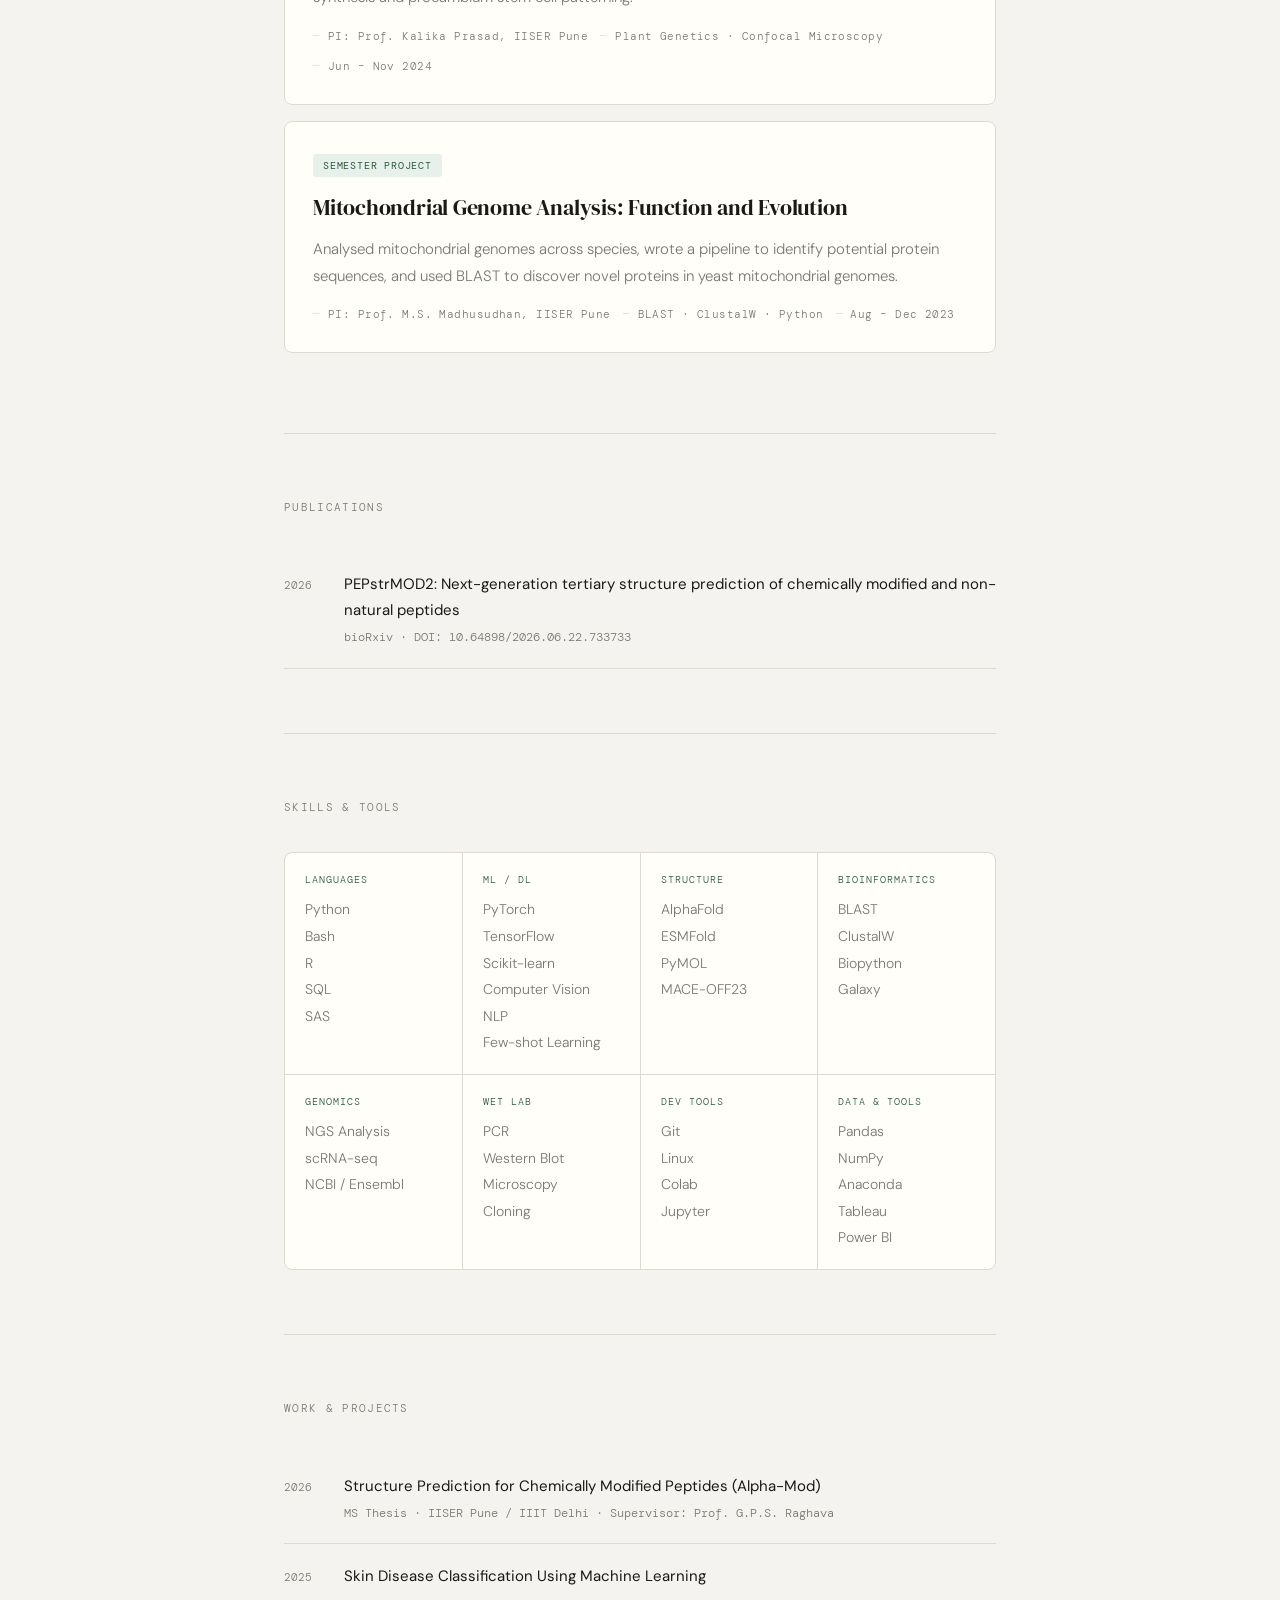
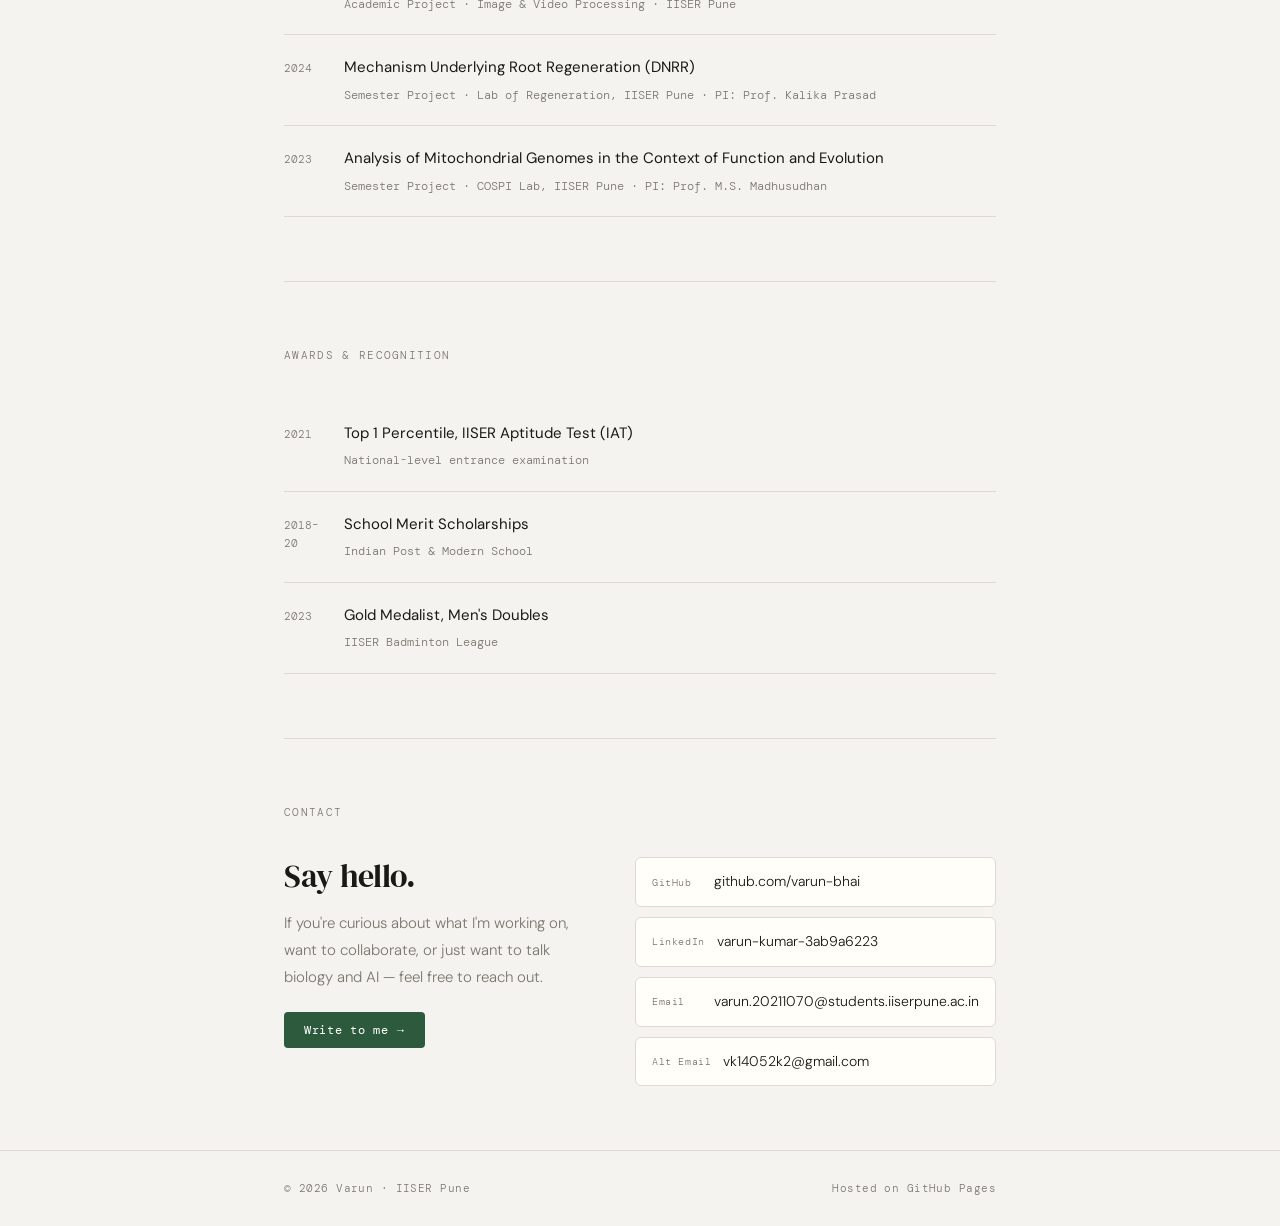
==== commit d7d199f9: "Rename index (11).html to index.html" ====
--- a/index.html
+++ b/index.html
@@ -337,8 +337,10 @@
     <div class="nav-right">
       <ul class="nav-links">
         <li><a href="#research">Research</a></li>
+        <li><a href="#publications">Publications</a></li>
         <li><a href="#skills">Skills</a></li>
         <li><a href="#work">Work</a></li>
+        <li><a href="#awards">Awards</a></li>
         <li><a href="#contact">Contact</a></li>
       </ul>
       <button class="theme-toggle" id="themeToggle" aria-label="Toggle dark mode"></button>
@@ -371,32 +373,34 @@
 
     <div class="project-card">
       <span class="project-tag">Master's Thesis</span>
-      <h3>Structure Prediction for Chemically Modified Peptides</h3>
+      <h3>Alpha-Mod: Structure Prediction for Chemically Modified Peptides</h3>
       <p>
-        Developing an end-to-end pipeline combining learned conformer generation, 
-        sequence-based structure prediction, and physics-based refinement to enable 
-        3D modelling of peptides with non-canonical residues. Benchmarked against 
-        AlphaFold 3 and PEPstrMOD across curated datasets.
+        Built Alpha-Mod, a modular pipeline for chemically modified peptides that couples 
+        AlphaFold2 backbone prediction with ET-Flow conformer generation, Kabsch-based 
+        stitching, and MACE-OFF23 refinement. Ran benchmarking across ModPep_257, ModPep_16, 
+        and PEP_SOLO, with automated batch execution, parallel runs, and failure recovery 
+        for reproducible large-scale experiments.
       </p>
       <div class="project-meta">
         <span>Prof. G.P.S. Raghava, IIIT Delhi</span>
         <span>AlphaFold 2 · ET-Flow · MACE-OFF23</span>
         <span>2025 – 2026</span>
+        <span><a href="https://github.com/raghavagps/Alpha-Mod" target="_blank" style="color: inherit; text-decoration: underline;">GitHub</a></span>
       </div>
     </div>
 
     <div class="project-card">
-      <span class="project-tag">Academic Project</span>
-      <h3>Skin Disease Classification Using Deep Learning</h3>
+      <span class="project-tag">Selected Project</span>
+      <h3>Skin Disease Classification Using AI</h3>
       <p>
-        Designed and implemented a deep learning pipeline for image classification 
-        and video anomaly detection using CNNs. Applied OpenCV and TensorFlow to 
-        build real-time object detection and tracking models.
+        CNN-based pipeline for 7-class skin-lesion classification on HAM10000, 
+        using data augmentation and transfer learning to improve performance on 
+        an imbalanced clinical image dataset.
       </p>
       <div class="project-meta">
         <span>IISER Pune</span>
-        <span>CNN · OpenCV · TensorFlow</span>
-        <span>Jan – Apr 2025</span>
+        <span>CNN · Transfer Learning · HAM10000</span>
+        <span><a href="https://github.com/varun-bhai/project_Varun" target="_blank" style="color: inherit; text-decoration: underline;">GitHub</a></span>
       </div>
     </div>
 
@@ -433,16 +437,35 @@
 </div>
 
 <div class="container">
+  <section id="publications">
+    <div class="section-label">Publications</div>
+    <ul class="pub-list">
+      <li class="pub-item">
+        <span class="pub-year">2026</span>
+        <div>
+          <div class="pub-title">
+            <a href="https://www.biorxiv.org/content/10.64898/2026.06.22.733733v1" target="_blank" style="color: inherit; text-decoration: none;">
+              PEPstrMOD2: Next-generation tertiary structure prediction of chemically modified and non-natural peptides
+            </a>
+          </div>
+          <div class="pub-venue">bioRxiv · DOI: 10.64898/2026.06.22.733733</div>
+        </div>
+      </li>
+    </ul>
+  </section>
+</div>
+
+<div class="container">
   <section id="skills">
     <div class="section-label">Skills & Tools</div>
     <div class="skills-grid">
       <div class="skill-cell">
         <div class="skill-category">Languages</div>
-        <div class="skill-items">Python<br>Bash<br>R</div>
+        <div class="skill-items">Python<br>Bash<br>R<br>SQL<br>SAS</div>
       </div>
       <div class="skill-cell">
         <div class="skill-category">ML / DL</div>
-        <div class="skill-items">PyTorch<br>TensorFlow<br>Scikit-learn<br>Computer Vision</div>
+        <div class="skill-items">PyTorch<br>TensorFlow<br>Scikit-learn<br>Computer Vision<br>NLP<br>Few-shot Learning</div>
       </div>
       <div class="skill-cell">
         <div class="skill-category">Structure</div>
@@ -463,6 +486,10 @@
       <div class="skill-cell">
         <div class="skill-category">Dev Tools</div>
         <div class="skill-items">Git<br>Linux<br>Colab<br>Jupyter</div>
+      </div>
+      <div class="skill-cell">
+        <div class="skill-category">Data & Tools</div>
+        <div class="skill-items">Pandas<br>NumPy<br>Anaconda<br>Tableau<br>Power BI</div>
       </div>
     </div>
   </section>
@@ -498,6 +525,35 @@
         <div>
           <div class="pub-title">Analysis of Mitochondrial Genomes in the Context of Function and Evolution</div>
           <div class="pub-venue">Semester Project · COSPI Lab, IISER Pune · PI: Prof. M.S. Madhusudhan</div>
+        </div>
+      </li>
+    </ul>
+  </section>
+</div>
+
+<div class="container">
+  <section id="awards">
+    <div class="section-label">Awards & Recognition</div>
+    <ul class="pub-list">
+      <li class="pub-item">
+        <span class="pub-year">2021</span>
+        <div>
+          <div class="pub-title">Top 1 Percentile, IISER Aptitude Test (IAT)</div>
+          <div class="pub-venue">National-level entrance examination</div>
+        </div>
+      </li>
+      <li class="pub-item">
+        <span class="pub-year">2018–20</span>
+        <div>
+          <div class="pub-title">School Merit Scholarships</div>
+          <div class="pub-venue">Indian Post & Modern School</div>
+        </div>
+      </li>
+      <li class="pub-item">
+        <span class="pub-year">2023</span>
+        <div>
+          <div class="pub-title">Gold Medalist, Men's Doubles</div>
+          <div class="pub-venue">IISER Badminton League</div>
         </div>
       </li>
     </ul>
@@ -527,7 +583,11 @@
         </a>
         <a href="mailto:varun.20211070@students.iiserpune.ac.in" class="social-link">
           <span class="icon">Email</span>
-          <span>varun.20211070@iiserpune.ac.in</span>
+          <span>varun.20211070@students.iiserpune.ac.in</span>
+        </a>
+        <a href="mailto:vk14052k2@gmail.com" class="social-link">
+          <span class="icon">Alt Email</span>
+          <span>vk14052k2@gmail.com</span>
         </a>
       </div>
     </div>
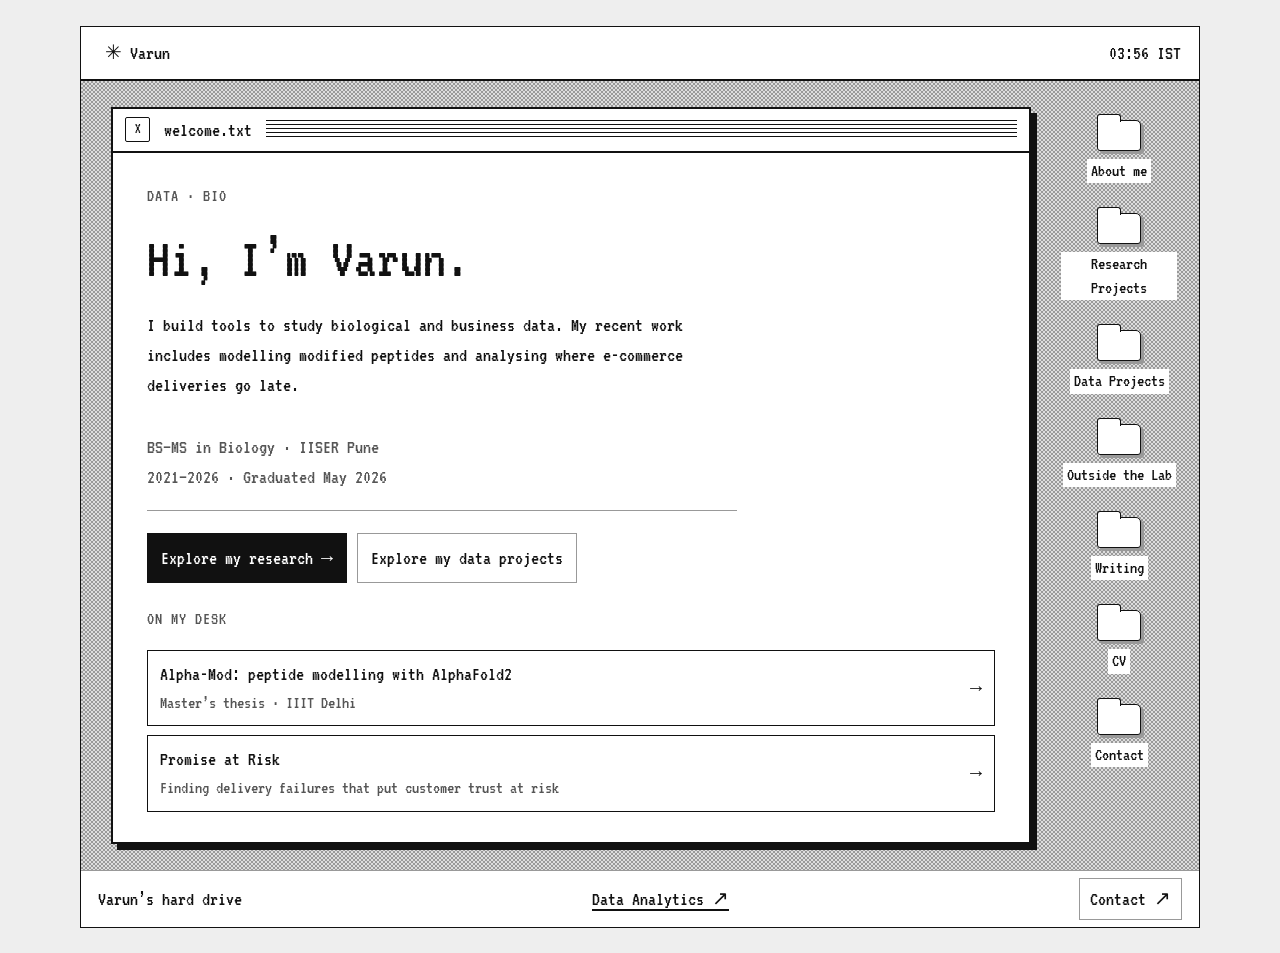
==== commit 628ae6e8: "Add files via upload Publish both portfolio websites" ====
--- a/index.html
+++ b/index.html
@@ -1,616 +1,25 @@
-<!DOCTYPE html>
-<html lang="en" data-theme="light">
+<!doctype html>
+<html lang="en">
 <head>
-<meta charset="UTF-8">
-<meta name="viewport" content="width=device-width, initial-scale=1.0">
-<title>Varun — Computational Biology</title>
-<link rel="preconnect" href="https://fonts.googleapis.com">
-<link href="https://fonts.googleapis.com/css2?family=DM+Serif+Display:ital@0;1&family=DM+Mono:wght@300;400&family=DM+Sans:wght@300;400;500&display=swap" rel="stylesheet">
-<style>
-  /* ── Themes ── */
-  [data-theme="light"] {
-    --bg: #f5f3ef;
-    --fg: #1a1916;
-    --muted: #7a776f;
-    --accent: #2d5a3d;
-    --accent-light: #e8f0eb;
-    --border: #dedad3;
-    --card: #fffef9;
-    --nav-bg: rgba(245,243,239,0.92);
-    --toggle-bg: #dedad3;
-    --toggle-knob: #7a776f;
-  }
-  [data-theme="dark"] {
-    --bg: #141412;
-    --fg: #e8e4dc;
-    --muted: #8a8880;
-    --accent: #6db88a;
-    --accent-light: #1a2e22;
-    --border: #2a2925;
-    --card: #1c1b18;
-    --nav-bg: rgba(20,20,18,0.92);
-    --toggle-bg: #2a2925;
-    --toggle-knob: #6db88a;
-  }
-
-  /* ── Reset & Base ── */
-  * { margin: 0; padding: 0; box-sizing: border-box; }
-  html { scroll-behavior: smooth; }
-  body {
-    background: var(--bg);
-    color: var(--fg);
-    font-family: 'DM Sans', sans-serif;
-    font-weight: 300;
-    font-size: 16px;
-    line-height: 1.7;
-    transition: background 0.3s, color 0.3s;
-    /* prevent horizontal scroll on mobile */
-    overflow-x: hidden;
-  }
-
-  /* ── Layout ── */
-  .container {
-    max-width: 760px;
-    margin: 0 auto;
-    padding: 0 24px;
-  }
-
-  /* ── Nav ── */
-  nav {
-    position: fixed; top: 0; left: 0; right: 0; z-index: 100;
-    background: var(--nav-bg);
-    backdrop-filter: blur(12px);
-    -webkit-backdrop-filter: blur(12px);
-    border-bottom: 1px solid var(--border);
-    padding: 16px 0;
-    transition: background 0.3s, border-color 0.3s;
-  }
-  nav .container {
-    display: flex;
-    justify-content: space-between;
-    align-items: center;
-    gap: 16px;
-  }
-  .nav-name {
-    font-family: 'DM Serif Display', serif;
-    font-size: 18px; color: var(--fg);
-    text-decoration: none; transition: color 0.3s;
-    flex-shrink: 0;
-  }
-  .nav-right {
-    display: flex;
-    align-items: center;
-    gap: 24px;
-  }
-  .nav-links {
-    display: flex;
-    gap: 24px;
-    list-style: none;
-  }
-  .nav-links a {
-    font-family: 'DM Mono', monospace;
-    font-size: 11px; font-weight: 300; color: var(--muted);
-    text-decoration: none; letter-spacing: 0.08em;
-    text-transform: uppercase; transition: color 0.2s;
-    white-space: nowrap;
-  }
-  .nav-links a:hover { color: var(--accent); }
-
-  /* ── Theme toggle ── */
-  .theme-toggle {
-    background: var(--toggle-bg);
-    border: none; cursor: pointer;
-    width: 34px; height: 19px;
-    border-radius: 10px;
-    position: relative;
-    transition: background 0.3s;
-    flex-shrink: 0;
-  }
-  .theme-toggle::after {
-    content: '';
-    position: absolute;
-    top: 3px; left: 3px;
-    width: 13px; height: 13px;
-    border-radius: 50%;
-    background: var(--toggle-knob);
-    transition: transform 0.25s, background 0.3s;
-  }
-  [data-theme="dark"] .theme-toggle::after { transform: translateX(15px); }
-
-  /* ── Hero ── */
-  .hero { padding-top: 120px; padding-bottom: 72px; }
-  .hero-tag {
-    font-family: 'DM Mono', monospace;
-    font-size: 11px; font-weight: 300; color: var(--accent);
-    letter-spacing: 0.12em; text-transform: uppercase; margin-bottom: 20px;
-    transition: color 0.3s;
-  }
-  .hero h1 {
-    font-family: 'DM Serif Display', serif;
-    /* fluid: 36px on small phone → 64px on desktop */
-    font-size: clamp(36px, 8vw, 64px);
-    font-weight: 400; line-height: 1.1;
-    letter-spacing: -0.02em; margin-bottom: 24px;
-    color: var(--fg); transition: color 0.3s;
-  }
-  .hero h1 em { font-style: italic; color: var(--accent); transition: color 0.3s; }
-  .hero-bio {
-    font-size: clamp(15px, 2.5vw, 17px);
-    color: var(--muted); max-width: 560px;
-    line-height: 1.8; margin-bottom: 32px; transition: color 0.3s;
-  }
-  .hero-links { display: flex; gap: 14px; flex-wrap: wrap; align-items: center; }
-  .btn-primary {
-    background: var(--accent); color: #fff;
-    padding: 10px 20px; border-radius: 4px;
-    font-family: 'DM Mono', monospace;
-    font-size: 12px; font-weight: 400; letter-spacing: 0.06em;
-    text-decoration: none; transition: opacity 0.2s, background 0.3s;
-    white-space: nowrap;
-  }
-  .btn-primary:hover { opacity: 0.85; }
-  .btn-ghost {
-    color: var(--fg); padding: 10px 0;
-    font-family: 'DM Mono', monospace;
-    font-size: 12px; font-weight: 300; letter-spacing: 0.06em;
-    text-decoration: none; border-bottom: 1px solid var(--border);
-    transition: border-color 0.2s, color 0.2s;
-    white-space: nowrap;
-  }
-  .btn-ghost:hover { border-color: var(--accent); color: var(--accent); }
-
-  /* ── Sections ── */
-  section { padding: 64px 0; border-top: 1px solid var(--border); transition: border-color 0.3s; }
-  .section-label {
-    font-family: 'DM Mono', monospace;
-    font-size: 11px; font-weight: 300; color: var(--muted);
-    letter-spacing: 0.12em; text-transform: uppercase; margin-bottom: 36px;
-    transition: color 0.3s;
-  }
-
-  /* ── Project cards ── */
-  .project-card {
-    background: var(--card); border: 1px solid var(--border);
-    border-radius: 8px; padding: 28px; margin-bottom: 16px;
-    transition: border-color 0.2s, transform 0.2s, background 0.3s;
-  }
-  .project-card:hover { border-color: var(--accent); transform: translateY(-2px); }
-  .project-tag {
-    font-family: 'DM Mono', monospace;
-    font-size: 10px; font-weight: 400; color: var(--accent);
-    background: var(--accent-light); padding: 3px 10px; border-radius: 3px;
-    letter-spacing: 0.08em; text-transform: uppercase;
-    display: inline-block; margin-bottom: 12px;
-    transition: color 0.3s, background 0.3s;
-  }
-  .project-card h3 {
-    font-family: 'DM Serif Display', serif;
-    font-size: clamp(18px, 3vw, 22px);
-    font-weight: 400; margin-bottom: 10px; letter-spacing: -0.01em;
-    color: var(--fg); transition: color 0.3s;
-  }
-  .project-card p { font-size: 15px; color: var(--muted); line-height: 1.75; margin-bottom: 16px; transition: color 0.3s; }
-  .project-meta { display: flex; gap: 12px; flex-wrap: wrap; }
-  .project-meta span {
-    font-family: 'DM Mono', monospace;
-    font-size: 11px; color: var(--muted); letter-spacing: 0.04em; transition: color 0.3s;
-  }
-  .project-meta span::before { content: '— '; color: var(--border); }
-
-  /* ── Skills grid ── */
-  .skills-grid {
-    display: grid;
-    grid-template-columns: repeat(auto-fill, minmax(160px, 1fr));
-    gap: 1px; background: var(--border);
-    border: 1px solid var(--border); border-radius: 8px; overflow: hidden;
-    transition: background 0.3s, border-color 0.3s;
-  }
-  .skill-cell { background: var(--card); padding: 18px 20px; transition: background 0.3s; }
-  .skill-category {
-    font-family: 'DM Mono', monospace; font-size: 10px; color: var(--accent);
-    letter-spacing: 0.1em; text-transform: uppercase; margin-bottom: 8px; transition: color 0.3s;
-  }
-  .skill-items { font-size: 14px; color: var(--muted); line-height: 1.9; transition: color 0.3s; }
-
-  /* ── Work / pub list ── */
-  .pub-list { list-style: none; }
-  .pub-item {
-    display: grid; grid-template-columns: 44px 1fr;
-    gap: 16px; padding: 20px 0;
-    border-bottom: 1px solid var(--border); align-items: start; transition: border-color 0.3s;
-  }
-  .pub-year {
-    font-family: 'DM Mono', monospace; font-size: 11px;
-    color: var(--muted); padding-top: 4px; transition: color 0.3s;
-  }
-  .pub-title { font-size: 15px; font-weight: 400; margin-bottom: 4px; color: var(--fg); transition: color 0.3s; }
-  .pub-venue { font-family: 'DM Mono', monospace; font-size: 12px; color: var(--muted); transition: color 0.3s; }
-
-  /* ── Contact ── */
-  .contact-block {
-    display: grid;
-    grid-template-columns: 1fr 1fr;
-    gap: 48px; align-items: start;
-  }
-  .contact-block h2 {
-    font-family: 'DM Serif Display', serif;
-    font-size: clamp(26px, 4vw, 32px);
-    font-weight: 400; line-height: 1.2;
-    margin-bottom: 14px; letter-spacing: -0.01em;
-    color: var(--fg); transition: color 0.3s;
-  }
-  .contact-block p { font-size: 15px; color: var(--muted); line-height: 1.8; margin-bottom: 24px; transition: color 0.3s; }
-  .social-links { display: flex; flex-direction: column; gap: 10px; }
-  .social-link {
-    display: flex; align-items: center; gap: 12px;
-    text-decoration: none; color: var(--fg); font-size: 14px;
-    padding: 12px 16px; background: var(--card);
-    border: 1px solid var(--border); border-radius: 6px;
-    transition: border-color 0.2s, color 0.2s, background 0.3s;
-    /* prevent text overflow on small screens */
-    overflow: hidden;
-  }
-  .social-link:hover { border-color: var(--accent); color: var(--accent); }
-  .social-link .icon {
-    font-family: 'DM Mono', monospace; font-size: 10px; color: var(--muted);
-    min-width: 50px; letter-spacing: 0.06em; transition: color 0.3s; flex-shrink: 0;
-  }
-  .social-link span:last-child {
-    overflow: hidden; text-overflow: ellipsis; white-space: nowrap;
-  }
-
-  /* ── Footer ── */
-  footer { border-top: 1px solid var(--border); padding: 28px 0; transition: border-color 0.3s; }
-  footer .container { display: flex; justify-content: space-between; align-items: center; flex-wrap: wrap; gap: 8px; }
-  footer p { font-family: 'DM Mono', monospace; font-size: 11px; color: var(--muted); letter-spacing: 0.04em; transition: color 0.3s; }
-
-  /* ── Animations ── */
-  @keyframes fadeUp {
-    from { opacity: 0; transform: translateY(16px); }
-    to   { opacity: 1; transform: translateY(0); }
-  }
-  .hero > * { animation: fadeUp 0.6s ease both; }
-  .hero > *:nth-child(1) { animation-delay: 0.0s; }
-  .hero > *:nth-child(2) { animation-delay: 0.1s; }
-  .hero > *:nth-child(3) { animation-delay: 0.2s; }
-  .hero > *:nth-child(4) { animation-delay: 0.3s; }
-  .hero > *:nth-child(5) { animation-delay: 0.4s; }
-
-  /* ════════════════════════════════
-     RESPONSIVE BREAKPOINTS
-  ════════════════════════════════ */
-
-  /* ── Tablet: 600–900px ── */
-  @media (max-width: 900px) {
-    .contact-block { gap: 32px; }
-    .skills-grid { grid-template-columns: repeat(auto-fill, minmax(140px, 1fr)); }
-  }
-
-  /* ── Mobile: ≤ 640px ── */
-  @media (max-width: 640px) {
-    .container { padding: 0 18px; }
-
-    /* Nav: hide text links, show only toggle */
-    .nav-links { display: none; }
-    nav .container { padding: 0 18px; }
-
-    /* Hero */
-    .hero { padding-top: 100px; padding-bottom: 56px; }
-    .hero-links { flex-direction: column; align-items: flex-start; gap: 12px; }
-    .btn-primary, .btn-ghost { width: auto; }
-
-    /* Sections */
-    section { padding: 48px 0; }
-
-    /* Cards */
-    .project-card { padding: 22px 18px; }
-    .project-meta { flex-direction: column; gap: 4px; }
-
-    /* Skills: 2 columns on phone */
-    .skills-grid { grid-template-columns: 1fr 1fr; }
-
-    /* Work list */
-    .pub-item { grid-template-columns: 38px 1fr; gap: 12px; }
-    .pub-title { font-size: 14px; }
-    .pub-venue { font-size: 11px; }
-
-    /* Contact: stack vertically */
-    .contact-block { grid-template-columns: 1fr; gap: 32px; }
-
-    /* Social links: full text might overflow on tiny screens */
-    .social-link { font-size: 13px; padding: 11px 14px; }
-  }
-
-  /* ── Very small phones: ≤ 380px ── */
-  @media (max-width: 380px) {
-    .hero h1 { font-size: 32px; }
-    .skills-grid { grid-template-columns: 1fr; }
-    .project-card { padding: 18px 14px; }
-  }
-</style>
+  <meta charset="utf-8">
+  <meta name="viewport" content="width=device-width, initial-scale=1">
+  <meta name="description" content="Computational biology research and data projects by Varun Kumar.">
+  <title>Varun Kumar | Research + Data</title>
+  <link rel="canonical" href="https://varun-bhai.github.io/">
+  <link rel="preconnect" href="https://fonts.googleapis.com">
+  <link rel="preconnect" href="https://fonts.gstatic.com" crossorigin>
+  <link rel="stylesheet" href="https://fonts.googleapis.com/css2?family=VT323&amp;display=swap">
+  <link rel="stylesheet" href="assets/portfolio.css">
+  <script src="assets/portfolio.js" defer></script>
 </head>
 <body>
-
-<nav>
-  <div class="container">
-    <a href="#" class="nav-name">Varun</a>
-    <div class="nav-right">
-      <ul class="nav-links">
-        <li><a href="#research">Research</a></li>
-        <li><a href="#publications">Publications</a></li>
-        <li><a href="#skills">Skills</a></li>
-        <li><a href="#work">Work</a></li>
-        <li><a href="#awards">Awards</a></li>
-        <li><a href="#contact">Contact</a></li>
-      </ul>
-      <button class="theme-toggle" id="themeToggle" aria-label="Toggle dark mode"></button>
+  <main id="pixel-portfolio-review">
+    <div class="vk classic" data-version="balanced" aria-label="Research + data desktop">
+      <header class="menubar"><button class="brand cursor-interaction" data-page="home">✳ Varun</button><time class="desktop-clock" aria-label="India Standard Time"></time></header>
+      <div class="workspace"><nav class="folders" aria-label="Desktop folders"></nav><div class="window"><div class="titlebar"><button class="close cursor-interaction" data-action="close" aria-label="Close window">×</button><span class="window-name">welcome.txt</span><span class="title-lines" aria-hidden="true"></span></div><div class="page" aria-live="polite"></div></div></div>
+      <footer class="taskbar"><span>Varun’s hard drive</span><a href="/analytics/" data-local-href="../analytics/index.html">Data Analytics ↗</a><button class="cursor-interaction" data-page="contact">Contact ↗</button></footer>
     </div>
-  </div>
-</nav>
-
-<div class="container">
-  <div class="hero">
-    <div class="hero-tag">BS-MS Biology · IISER Pune · 2026</div>
-    <h1>Curious about<br>technology, biology,<br><em>and combining them.</em></h1>
-    <p class="hero-bio">
-      I'm Varun — I like asking questions that don't have clean answers yet, 
-      then trying to build something that gets closer to one. 
-      I'm drawn to applying machine learning and computational methods 
-      to understand living systems in ways that weren't possible before. 
-      I like to question things, experiment, and build.
-    </p>
-    <div class="hero-links">
-      <a href="#research" class="btn-primary">View Research</a>
-      <a href="resume.pdf" class="btn-ghost">Download CV →</a>
-      <a href="mailto:varun.20211070@students.iiserpune.ac.in" class="btn-ghost">Get in touch →</a>
-    </div>
-  </div>
-</div>
-
-<div class="container">
-  <section id="research">
-    <div class="section-label">Research</div>
-
-    <div class="project-card">
-      <span class="project-tag">Master's Thesis</span>
-      <h3>Alpha-Mod: Structure Prediction for Chemically Modified Peptides</h3>
-      <p>
-        Built Alpha-Mod, a modular pipeline for chemically modified peptides that couples 
-        AlphaFold2 backbone prediction with ET-Flow conformer generation, Kabsch-based 
-        stitching, and MACE-OFF23 refinement. Ran benchmarking across ModPep_257, ModPep_16, 
-        and PEP_SOLO, with automated batch execution, parallel runs, and failure recovery 
-        for reproducible large-scale experiments.
-      </p>
-      <div class="project-meta">
-        <span>Prof. G.P.S. Raghava, IIIT Delhi</span>
-        <span>AlphaFold 2 · ET-Flow · MACE-OFF23</span>
-        <span>2025 – 2026</span>
-        <span><a href="https://github.com/raghavagps/Alpha-Mod" target="_blank" style="color: inherit; text-decoration: underline;">GitHub</a></span>
-      </div>
-    </div>
-
-    <div class="project-card">
-      <span class="project-tag">Selected Project</span>
-      <h3>Skin Disease Classification Using AI</h3>
-      <p>
-        CNN-based pipeline for 7-class skin-lesion classification on HAM10000, 
-        using data augmentation and transfer learning to improve performance on 
-        an imbalanced clinical image dataset.
-      </p>
-      <div class="project-meta">
-        <span>IISER Pune</span>
-        <span>CNN · Transfer Learning · HAM10000</span>
-        <span><a href="https://github.com/varun-bhai/project_Varun" target="_blank" style="color: inherit; text-decoration: underline;">GitHub</a></span>
-      </div>
-    </div>
-
-    <div class="project-card">
-      <span class="project-tag">Semester Project</span>
-      <h3>Mechanism Underlying Root Regeneration (DNRR)</h3>
-      <p>
-        Studied how autophagy affects root regeneration by generating double mutants 
-        of ATG8F × ATG8H. Constructed YUCCA4 and ATHB8 tagged with NLS-NeonGreen 
-        to investigate auxin synthesis and procambium stem cell patterning.
-      </p>
-      <div class="project-meta">
-        <span>PI: Prof. Kalika Prasad, IISER Pune</span>
-        <span>Plant Genetics · Confocal Microscopy</span>
-        <span>Jun – Nov 2024</span>
-      </div>
-    </div>
-
-    <div class="project-card">
-      <span class="project-tag">Semester Project</span>
-      <h3>Mitochondrial Genome Analysis: Function and Evolution</h3>
-      <p>
-        Analysed mitochondrial genomes across species, wrote a pipeline to identify 
-        potential protein sequences, and used BLAST to discover novel proteins 
-        in yeast mitochondrial genomes.
-      </p>
-      <div class="project-meta">
-        <span>PI: Prof. M.S. Madhusudhan, IISER Pune</span>
-        <span>BLAST · ClustalW · Python</span>
-        <span>Aug – Dec 2023</span>
-      </div>
-    </div>
-  </section>
-</div>
-
-<div class="container">
-  <section id="publications">
-    <div class="section-label">Publications</div>
-    <ul class="pub-list">
-      <li class="pub-item">
-        <span class="pub-year">2026</span>
-        <div>
-          <div class="pub-title">
-            <a href="https://www.biorxiv.org/content/10.64898/2026.06.22.733733v1" target="_blank" style="color: inherit; text-decoration: none;">
-              PEPstrMOD2: Next-generation tertiary structure prediction of chemically modified and non-natural peptides
-            </a>
-          </div>
-          <div class="pub-venue">bioRxiv · DOI: 10.64898/2026.06.22.733733</div>
-        </div>
-      </li>
-    </ul>
-  </section>
-</div>
-
-<div class="container">
-  <section id="skills">
-    <div class="section-label">Skills & Tools</div>
-    <div class="skills-grid">
-      <div class="skill-cell">
-        <div class="skill-category">Languages</div>
-        <div class="skill-items">Python<br>Bash<br>R<br>SQL<br>SAS</div>
-      </div>
-      <div class="skill-cell">
-        <div class="skill-category">ML / DL</div>
-        <div class="skill-items">PyTorch<br>TensorFlow<br>Scikit-learn<br>Computer Vision<br>NLP<br>Few-shot Learning</div>
-      </div>
-      <div class="skill-cell">
-        <div class="skill-category">Structure</div>
-        <div class="skill-items">AlphaFold<br>ESMFold<br>PyMOL<br>MACE-OFF23</div>
-      </div>
-      <div class="skill-cell">
-        <div class="skill-category">Bioinformatics</div>
-        <div class="skill-items">BLAST<br>ClustalW<br>Biopython<br>Galaxy</div>
-      </div>
-      <div class="skill-cell">
-        <div class="skill-category">Genomics</div>
-        <div class="skill-items">NGS Analysis<br>scRNA-seq<br>NCBI / Ensembl</div>
-      </div>
-      <div class="skill-cell">
-        <div class="skill-category">Wet Lab</div>
-        <div class="skill-items">PCR<br>Western Blot<br>Microscopy<br>Cloning</div>
-      </div>
-      <div class="skill-cell">
-        <div class="skill-category">Dev Tools</div>
-        <div class="skill-items">Git<br>Linux<br>Colab<br>Jupyter</div>
-      </div>
-      <div class="skill-cell">
-        <div class="skill-category">Data & Tools</div>
-        <div class="skill-items">Pandas<br>NumPy<br>Anaconda<br>Tableau<br>Power BI</div>
-      </div>
-    </div>
-  </section>
-</div>
-
-<div class="container">
-  <section id="work">
-    <div class="section-label">Work & Projects</div>
-    <ul class="pub-list">
-      <li class="pub-item">
-        <span class="pub-year">2026</span>
-        <div>
-          <div class="pub-title">Structure Prediction for Chemically Modified Peptides (Alpha-Mod)</div>
-          <div class="pub-venue">MS Thesis · IISER Pune / IIIT Delhi · Supervisor: Prof. G.P.S. Raghava</div>
-        </div>
-      </li>
-      <li class="pub-item">
-        <span class="pub-year">2025</span>
-        <div>
-          <div class="pub-title">Skin Disease Classification Using Machine Learning</div>
-          <div class="pub-venue">Academic Project · Image & Video Processing · IISER Pune</div>
-        </div>
-      </li>
-      <li class="pub-item">
-        <span class="pub-year">2024</span>
-        <div>
-          <div class="pub-title">Mechanism Underlying Root Regeneration (DNRR)</div>
-          <div class="pub-venue">Semester Project · Lab of Regeneration, IISER Pune · PI: Prof. Kalika Prasad</div>
-        </div>
-      </li>
-      <li class="pub-item">
-        <span class="pub-year">2023</span>
-        <div>
-          <div class="pub-title">Analysis of Mitochondrial Genomes in the Context of Function and Evolution</div>
-          <div class="pub-venue">Semester Project · COSPI Lab, IISER Pune · PI: Prof. M.S. Madhusudhan</div>
-        </div>
-      </li>
-    </ul>
-  </section>
-</div>
-
-<div class="container">
-  <section id="awards">
-    <div class="section-label">Awards & Recognition</div>
-    <ul class="pub-list">
-      <li class="pub-item">
-        <span class="pub-year">2021</span>
-        <div>
-          <div class="pub-title">Top 1 Percentile, IISER Aptitude Test (IAT)</div>
-          <div class="pub-venue">National-level entrance examination</div>
-        </div>
-      </li>
-      <li class="pub-item">
-        <span class="pub-year">2018–20</span>
-        <div>
-          <div class="pub-title">School Merit Scholarships</div>
-          <div class="pub-venue">Indian Post & Modern School</div>
-        </div>
-      </li>
-      <li class="pub-item">
-        <span class="pub-year">2023</span>
-        <div>
-          <div class="pub-title">Gold Medalist, Men's Doubles</div>
-          <div class="pub-venue">IISER Badminton League</div>
-        </div>
-      </li>
-    </ul>
-  </section>
-</div>
-
-<div class="container">
-  <section id="contact">
-    <div class="section-label">Contact</div>
-    <div class="contact-block">
-      <div>
-        <h2>Say hello.</h2>
-        <p>
-          If you're curious about what I'm working on, want to collaborate, 
-          or just want to talk biology and AI — feel free to reach out.
-        </p>
-        <a href="mailto:varun.20211070@students.iiserpune.ac.in" class="btn-primary">Write to me →</a>
-      </div>
-      <div class="social-links">
-        <a href="https://github.com/varun-bhai" target="_blank" class="social-link">
-          <span class="icon">GitHub</span>
-          <span>github.com/varun-bhai</span>
-        </a>
-        <a href="https://www.linkedin.com/in/varun-kumar-3ab9a6223/" target="_blank" class="social-link">
-          <span class="icon">LinkedIn</span>
-          <span>varun-kumar-3ab9a6223</span>
-        </a>
-        <a href="mailto:varun.20211070@students.iiserpune.ac.in" class="social-link">
-          <span class="icon">Email</span>
-          <span>varun.20211070@students.iiserpune.ac.in</span>
-        </a>
-        <a href="mailto:vk14052k2@gmail.com" class="social-link">
-          <span class="icon">Alt Email</span>
-          <span>vk14052k2@gmail.com</span>
-        </a>
-      </div>
-    </div>
-  </section>
-</div>
-
-<footer>
-  <div class="container">
-    <p>© 2026 Varun · IISER Pune</p>
-    <p>Hosted on GitHub Pages</p>
-  </div>
-</footer>
-
-<script>
-  const toggle = document.getElementById('themeToggle');
-  const html = document.documentElement;
-  const saved = localStorage.getItem('theme');
-  if (saved) html.setAttribute('data-theme', saved);
-  toggle.addEventListener('click', () => {
-    const next = html.getAttribute('data-theme') === 'light' ? 'dark' : 'light';
-    html.setAttribute('data-theme', next);
-    localStorage.setItem('theme', next);
-  });
-</script>
+    <noscript>Please enable JavaScript to use the portfolio desktop.</noscript>
+  </main>
 </body>
 </html>
--- a/assets/portfolio.css
+++ b/assets/portfolio.css
@@ -0,0 +1,184 @@
+
+body { margin:0; padding:clamp(8px, 2vw, 28px); background:#eee; }
+#pixel-portfolio-review { max-width:1120px; margin:0 auto; }
+#pixel-portfolio-review .cv-document { display:block; width:100%; height:clamp(480px, 80vh, 910px); border:1px solid #999; margin-top:16px; }
+#pixel-portfolio-review .taskbar a { margin-left:auto; }
+#pixel-portfolio-review .vk {--paper:light-dark(#fcfaf2,#252c26);--ink:light-dark(#263d30,#e8eddf);--quiet:light-dark(#526657,#b4c2ae);--line:light-dark(#a6b29d,#647562);--wall:light-dark(#dce4d1,#323f33);--tint:light-dark(#ecf0e3,#354535);--accent:#465b4c;--on-accent:#fffdf4;--body-font:'VT323';--heading-font:'VT323';--mono-font:'VT323';--corner:6px;color-scheme:light;color:var(--ink);font:15px/1.55 var(--body-font),monospace;background:var(--wall);border:1px solid var(--line);border-radius:12px;min-height:755px;display:flex;flex-direction:column;overflow:hidden;isolation:isolate}
+#pixel-portfolio-review .vk * {box-sizing:border-box}
+#pixel-portfolio-review .vk h1,#pixel-portfolio-review .vk h2,#pixel-portfolio-review .vk h3,#pixel-portfolio-review .vk p {margin:0}
+#pixel-portfolio-review .vk h1 {font:500 44px/1.1 var(--heading-font),monospace;letter-spacing:-1.7px}
+#pixel-portfolio-review .vk h2 {font:500 29px/1.2 var(--heading-font),monospace;letter-spacing:-.7px}
+#pixel-portfolio-review .vk h3 {font-size:17px;line-height:1.35;font-weight:500}
+#pixel-portfolio-review .vk button {font:inherit;background:var(--paper);color:var(--ink);border:1px solid var(--line);padding:9px 13px;min-height:40px;border-radius:var(--corner)}
+#pixel-portfolio-review .vk button:hover {background:var(--tint)}
+#pixel-portfolio-review .vk button:focus-visible {outline:3px solid var(--accent);outline-offset:3px}
+#pixel-portfolio-review .vk a {color:var(--ink);text-underline-offset:4px;overflow-wrap:anywhere}
+#pixel-portfolio-review .vk .small,#pixel-portfolio-review .vk .source-note {font-size:12px;color:var(--quiet)}
+#pixel-portfolio-review .vk .eyebrow {font:12px/1.5 var(--mono-font),monospace;letter-spacing:1.3px;color:var(--quiet)}
+#pixel-portfolio-review .vk .muted {color:var(--quiet)}
+#pixel-portfolio-review .vk .page {padding:30px 34px;overflow-wrap:anywhere}
+#pixel-portfolio-review .vk .page>p {margin-top:14px;max-width:590px}
+#pixel-portfolio-review .vk .page>.eyebrow {margin:0 0 15px}
+#pixel-portfolio-review .vk .actions {display:flex;gap:10px;flex-wrap:wrap;align-items:center;margin-top:22px}
+#pixel-portfolio-review .vk .primary {background:var(--accent);border-color:var(--accent);color:var(--on-accent)}
+#pixel-portfolio-review .vk .primary:hover {filter:brightness(1.14)}
+#pixel-portfolio-review .vk .back {border:0;background:transparent;padding:0;margin-bottom:18px;color:var(--quiet);min-height:30px;font-size:13px}
+#pixel-portfolio-review .vk .text-button {border:0;background:transparent;padding:0;text-align:left}
+#pixel-portfolio-review .vk .block {margin-top:22px}
+#pixel-portfolio-review .vk .block p {margin-top:8px}
+#pixel-portfolio-review .vk .project-list {margin-top:17px}
+#pixel-portfolio-review .vk .project-row {display:flex;align-items:center;justify-content:space-between;gap:18px;width:100%;text-align:left;padding:16px 0;border:0;border-top:1px solid var(--line);border-radius:0;background:transparent}
+#pixel-portfolio-review .vk .project-row small {display:block;font-size:12px;color:var(--quiet);margin-top:4px}
+#pixel-portfolio-review .vk .project-row:hover {background:var(--tint)}
+#pixel-portfolio-review .vk .chips {display:flex;flex-wrap:wrap;gap:7px;margin-top:18px}
+#pixel-portfolio-review .vk .chips span {font:12px/1.5 var(--mono-font),monospace;background:var(--tint);padding:4px 8px}
+#pixel-portfolio-review .vk .stats {display:grid;grid-template-columns:repeat(3,minmax(0,1fr));gap:12px;margin-top:22px;padding:16px 0;border-block:1px solid var(--line)}
+#pixel-portfolio-review .vk .stats strong {display:block;font-size:20px;font-weight:500}
+#pixel-portfolio-review .vk .stats small {font-size:12px;color:var(--quiet)}
+#pixel-portfolio-review .vk .link-list {display:grid;gap:15px;margin-top:25px}
+#pixel-portfolio-review .vk .source-note {margin-top:18px}
+#pixel-portfolio-review .menubar {display:flex;align-items:center;gap:18px;padding:8px 100px 8px 18px;background:var(--paper);border-bottom:1px solid var(--line);min-height:53px;font:12px/1.4 var(--mono-font),monospace}
+#pixel-portfolio-review .menubar button {border:0;background:transparent;padding:4px 6px;min-height:32px;font:inherit}
+#pixel-portfolio-review .menubar .brand {white-space:nowrap;font-size:14px}
+#pixel-portfolio-review .workspace {display:grid;grid-template-columns:110px minmax(0,1fr);gap:26px;padding:27px 30px 27px 18px;flex:1;align-items:start}
+#pixel-portfolio-review .folders {display:grid;gap:13px}
+#pixel-portfolio-review .folders button {border:0;background:transparent;padding:7px 4px;display:flex;align-items:center;flex-direction:column;gap:8px;text-align:center;font:12px/1.35 var(--mono-font),monospace;min-height:70px}
+#pixel-portfolio-review .folders button[aria-current="page"] {background:var(--tint);box-shadow:inset 0 0 0 1px var(--line)}
+#pixel-portfolio-review .folders .folder {width:44px;height:31px;background:var(--paper);border:1.5px solid var(--ink);position:relative;border-radius:2px 5px 3px 3px;box-shadow:3px 3px 0 var(--line);margin-top:6px}
+#pixel-portfolio-review .folders .folder:before {content:'';position:absolute;top:-7px;left:-1.5px;width:22px;height:7px;border:1.5px solid var(--ink);border-bottom:0;background:var(--paper);border-radius:3px 3px 0 0}
+#pixel-portfolio-review .window {background:var(--paper);border:1px solid var(--ink);border-radius:var(--corner);box-shadow:6px 6px 0 color-mix(in srgb,var(--ink) 20%,transparent);min-width:0;min-height:593px;overflow:hidden}
+#pixel-portfolio-review .titlebar {display:flex;align-items:center;justify-content:space-between;gap:16px;padding:7px 12px;min-height:39px;background:var(--accent);color:var(--on-accent);font:13px/1.4 var(--mono-font),monospace}
+#pixel-portfolio-review .window-name {overflow-wrap:anywhere}
+#pixel-portfolio-review .titlebar .close {min-height:25px;width:25px;flex-shrink:0;padding:0;border:1px solid currentColor;border-radius:2px;background:transparent;color:inherit;font-size:19px;line-height:1}
+#pixel-portfolio-review .taskbar {display:flex;align-items:center;flex-wrap:wrap;gap:12px;min-height:52px;background:var(--paper);border-top:1px solid var(--line);padding:7px 17px;font:12px/1.4 var(--mono-font),monospace}
+#pixel-portfolio-review .taskbar button {min-height:32px;font:inherit;padding:6px 10px}
+#pixel-portfolio-review .taskbar button:last-child {margin-left:auto}
+#pixel-portfolio-review .classic {--paper:light-dark(#f8f7f0,#252522);--ink:light-dark(#262622,#f0efe5);--quiet:light-dark(#585850,#bfbfb2);--line:light-dark(#86867d,#73736a);--wall:light-dark(#c6c6bb,#32322d);--tint:light-dark(#e7e7da,#3c3c35);--corner:0px;--body-font:'VT323';--heading-font:'VT323';--mono-font:'VT323';background-image:repeating-conic-gradient(var(--wall) 0% 25%,var(--line) 0% 50%);background-size:4px 4px;border-radius:0;border-color:var(--ink)}
+#pixel-portfolio-review .classic .menubar {border-bottom:2px solid var(--ink);gap:14px}
+#pixel-portfolio-review .classic .workspace {grid-template-columns:minmax(0,1fr) 110px;padding:26px 18px 26px 30px}
+#pixel-portfolio-review .classic .folders {grid-column:2;grid-row:1}
+#pixel-portfolio-review .classic .window {grid-column:1;grid-row:1;border:2px solid var(--ink);box-shadow:6px 6px 0 var(--ink)}
+#pixel-portfolio-review .classic .titlebar {background:var(--paper);color:var(--ink);border-bottom:2px solid var(--ink);justify-content:start;gap:14px}
+#pixel-portfolio-review .classic .title-lines {flex:1;height:19px;background:repeating-linear-gradient(to bottom,var(--ink) 0,var(--ink) 1px,transparent 1px,transparent 4px)}
+#pixel-portfolio-review .classic .page>h1 {margin:15px 0 22px;font-size:48px;letter-spacing:-2px}
+#pixel-portfolio-review .classic .page>.muted {padding:18px 0;border-bottom:1px solid var(--line)}
+#pixel-portfolio-review .classic .page .block {margin-top:32px}
+#pixel-portfolio-review .classic .project-row {padding:20px 10px;border:1px solid var(--ink);margin-top:9px}
+@media(max-width:700px) {
+  #pixel-portfolio-review .vk {min-height:820px}
+  #pixel-portfolio-review .menubar {gap:8px;padding:8px 80px 8px 12px;flex-wrap:wrap}
+  #pixel-portfolio-review .workspace,#pixel-portfolio-review .classic .workspace{grid-template-columns:1fr;padding:20px 13px;gap:18px}
+  #pixel-portfolio-review .folders,#pixel-portfolio-review .classic .folders {display:flex;flex-wrap:wrap;justify-content:center;gap:7px;grid-column:1;grid-row:1}
+  #pixel-portfolio-review .folders button{flex:1;min-width:72px;max-width:110px;font-size:11px;min-height:65px}
+  #pixel-portfolio-review .folders .folder {width:32px;height:24px}
+  #pixel-portfolio-review .window,#pixel-portfolio-review .classic .window{grid-column:1;grid-row:2;min-height:560px}
+  #pixel-portfolio-review .vk .page {padding:24px 20px}
+  #pixel-portfolio-review .vk h1,#pixel-portfolio-review .classic .page>h1{font-size:37px}
+  #pixel-portfolio-review .vk .stats {grid-template-columns:1fr}
+  #pixel-portfolio-review .vk .stats>div {display:flex;align-items:center;gap:12px}
+  #pixel-portfolio-review .menubar .brand {white-space:normal}
+}
+#pixel-portfolio-review .vk.classic {
+  --paper:light-dark(#ffffff,#171717);
+  --ink:light-dark(#111111,#f7f7f7);
+  --quiet:light-dark(#555555,#bfbfbf);
+  --line:light-dark(#999999,#777777);
+  --wall:light-dark(#dddddd,#303030);
+  --tint:light-dark(#f1f1f1,#333333);
+  --accent:#111111;
+  --on-accent:#ffffff;
+  font-size:var(--body-size,16px);
+  min-height:790px;
+}
+#pixel-portfolio-review .classic .page>h1 {
+  font-size:var(--title-size,48px);
+  font-weight:400;
+  letter-spacing:0;
+  line-height:1.18;
+}
+
+
+
+#pixel-portfolio-review .classic .page {min-height:590px}
+#pixel-portfolio-review .classic .folders button {font-size:13px}
+#pixel-portfolio-review .classic .menubar {font-size:14px}
+#pixel-portfolio-review .classic .titlebar {font-size:14px}
+#pixel-portfolio-review .classic .eyebrow {font-size:12px;letter-spacing:1px}
+#pixel-portfolio-review .classic .project-row small {font-size:13px}
+@media(max-width:700px) {
+  #pixel-portfolio-review .classic .page>h1 {font-size:min(var(--title-size,48px),40px)}
+  #pixel-portfolio-review .classic .folders button {font-size:12px}
+  #pixel-portfolio-review .classic .menubar {padding-right:60px}
+}
+#pixel-portfolio-review .vk {line-height:1.5;font-variant-ligatures:none}
+#pixel-portfolio-review .vk p {font:inherit;letter-spacing:0}
+#pixel-portfolio-review .vk a {font-family:inherit}
+#pixel-portfolio-review .classic .page>h1 {letter-spacing:0;font-weight:400}
+#pixel-portfolio-review .classic h2 {font-size:var(--subhead-size);font-weight:400;letter-spacing:0}
+#pixel-portfolio-review .classic h3 {font:400 var(--body-size)/1.4 var(--body-font),monospace;text-transform:uppercase}
+#pixel-portfolio-review .classic .menubar,
+#pixel-portfolio-review .classic .menubar .brand,
+#pixel-portfolio-review .classic .titlebar,
+#pixel-portfolio-review .classic .folders button,
+#pixel-portfolio-review .classic .taskbar {font-size:var(--ui-size);letter-spacing:0}
+#pixel-portfolio-review .classic .eyebrow {font-size:var(--small-size);letter-spacing:1px;font-family:var(--body-font),monospace}
+#pixel-portfolio-review .classic .project-row small,
+#pixel-portfolio-review .classic .chips span,
+#pixel-portfolio-review .classic .small,
+#pixel-portfolio-review .classic .source-note,
+#pixel-portfolio-review .classic .stats small,
+#pixel-portfolio-review .classic .back {font-size:var(--small-size)}
+#pixel-portfolio-review .classic .stats strong {font-size:var(--body-size)}
+#pixel-portfolio-review .classic .page {min-height:665px}
+#pixel-portfolio-review .classic .window {min-height:710px}
+#pixel-portfolio-review .classic .project-row {padding:16px 12px}
+#pixel-portfolio-review .classic .page>h1 {margin:15px 0 18px}
+#pixel-portfolio-review .classic .chips span {font-family:var(--body-font),monospace}
+@media(max-width:700px) {
+  #pixel-portfolio-review .classic .page {padding:24px 18px;min-height:730px}
+  #pixel-portfolio-review .classic .page>h1 {font-size:min(var(--title-size),42px)}
+  #pixel-portfolio-review .classic .folders button {min-width:90px}
+  #pixel-portfolio-review .classic .menubar {gap:7px;padding-right:65px}
+}
+#pixel-portfolio-review .vk.classic {
+  --body-size:20px;--title-size:57px;--ui-size:20px;--small-size:18px;--subhead-size:36px;
+  min-height:820px;
+}
+#pixel-portfolio-review .classic .menubar {padding-right:18px;gap:14px}
+#pixel-portfolio-review .desktop-clock {margin-left:auto;white-space:nowrap;font:inherit;font-variant-numeric:tabular-nums}
+#pixel-portfolio-review .classic .workspace {grid-template-columns:minmax(0,1fr) 124px}
+#pixel-portfolio-review .classic .folders {gap:10px}
+#pixel-portfolio-review .classic .folders button {font-size:18px}
+#pixel-portfolio-review .classic .folders button span:last-child {background:var(--paper);padding:0 4px}
+#pixel-portfolio-review .window[hidden] {display:none}
+#pixel-portfolio-review .classic .titlebar .close:hover {background:var(--ink);color:var(--paper)}
+#pixel-portfolio-review .vk button.primary:hover {background:#333;border-color:#333;color:#fff;filter:none}
+#pixel-portfolio-review .classic .page .block {margin-top:23px}
+#pixel-portfolio-review .classic .project-row {padding:11px 12px;line-height:1.25}
+#pixel-portfolio-review .classic .project-row small {margin-top:5px}
+#pixel-portfolio-review .classic .preprint-line {margin-top:20px}
+#pixel-portfolio-review .classic .preprint-line .project-row {background:var(--tint);border-color:var(--line)}
+#pixel-portfolio-review .classic .preprint-line .project-row:hover {background:#e5e5e5;border-color:var(--ink)}
+#pixel-portfolio-review .classic .cv-sheet {margin:18px 0 0;border:1px solid var(--line)}
+#pixel-portfolio-review .classic .cv-sheet img {display:block;width:100%;height:auto}
+#pixel-portfolio-review .classic .nap {display:grid;grid-template-columns:minmax(0,290px);position:relative;max-width:350px;margin:24px 0 0;padding-top:50px}
+#pixel-portfolio-review .classic .nap canvas {image-rendering:pixelated;display:block;width:100%;height:auto}
+#pixel-portfolio-review .classic .nap figcaption {position:absolute;top:0;right:2%;background:#fff;border:2px solid #111;border-radius:24px;padding:9px 15px;font:inherit;line-height:1.12;text-align:center}
+@media(max-width:700px) {
+  #pixel-portfolio-review .vk.classic {min-height:970px}
+  #pixel-portfolio-review .classic .workspace {grid-template-columns:minmax(0,1fr)}
+  #pixel-portfolio-review .classic .menubar {padding:6px 10px;gap:2px 6px;flex-wrap:wrap}
+  #pixel-portfolio-review .classic .menubar button {padding:3px 4px}
+  #pixel-portfolio-review .classic .folders button {min-width:82px}
+  #pixel-portfolio-review .classic .page {min-height:580px}
+  #pixel-portfolio-review .classic .window {min-height:625px}
+}
+@media(pointer:coarse) {
+  #pixel-portfolio-review .classic .menubar button,#pixel-portfolio-review .classic .taskbar button,#pixel-portfolio-review .classic .page button {min-height:44px}
+  #pixel-portfolio-review .classic .titlebar .close {min-height:44px;min-width:44px}
+}
+#pixel-portfolio-review .classic .nap {max-width:420px;grid-template-columns:minmax(0,1fr);padding-top:32px}
+#pixel-portfolio-review .classic .nap figcaption {right:5%;border-radius:28px 22px 25px 21px;box-shadow:3px 3px 0 #ccc}
+#pixel-portfolio-review .classic .preprint-line {border-top:1px solid var(--line);padding-top:14px;margin-top:24px}
+#pixel-portfolio-review .classic .pdf-download {display:inline-flex;align-items:center;min-height:44px;border:1px solid var(--ink);padding:6px 13px;text-decoration:none;background:var(--ink);color:var(--paper)}
+#pixel-portfolio-review .classic .pdf-download:hover {background:#333;color:#fff}
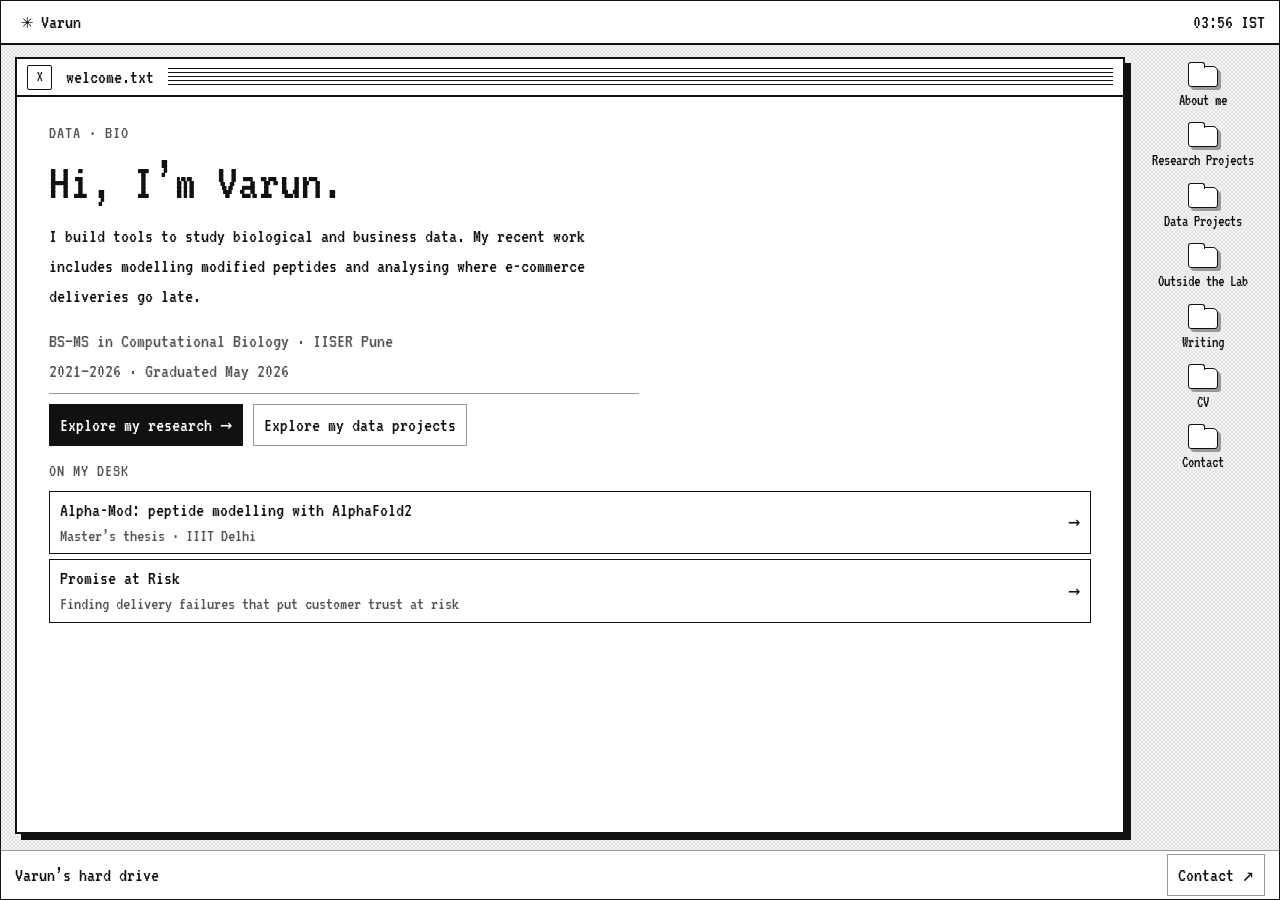
==== commit 8dfee620: "Add files via upload" ====
--- a/index.html
+++ b/index.html
@@ -9,15 +9,15 @@
   <link rel="preconnect" href="https://fonts.googleapis.com">
   <link rel="preconnect" href="https://fonts.gstatic.com" crossorigin>
   <link rel="stylesheet" href="https://fonts.googleapis.com/css2?family=VT323&amp;display=swap">
-  <link rel="stylesheet" href="assets/portfolio.css">
-  <script src="assets/portfolio.js" defer></script>
+  <link rel="stylesheet" href="assets/portfolio.css?v=4">
+  <script src="assets/portfolio.js?v=2" defer></script>
 </head>
 <body>
   <main id="pixel-portfolio-review">
     <div class="vk classic" data-version="balanced" aria-label="Research + data desktop">
       <header class="menubar"><button class="brand cursor-interaction" data-page="home">✳ Varun</button><time class="desktop-clock" aria-label="India Standard Time"></time></header>
       <div class="workspace"><nav class="folders" aria-label="Desktop folders"></nav><div class="window"><div class="titlebar"><button class="close cursor-interaction" data-action="close" aria-label="Close window">×</button><span class="window-name">welcome.txt</span><span class="title-lines" aria-hidden="true"></span></div><div class="page" aria-live="polite"></div></div></div>
-      <footer class="taskbar"><span>Varun’s hard drive</span><a href="/analytics/" data-local-href="../analytics/index.html">Data Analytics ↗</a><button class="cursor-interaction" data-page="contact">Contact ↗</button></footer>
+      <footer class="taskbar"><span>Varun’s hard drive</span><button class="cursor-interaction" data-page="contact">Contact ↗</button></footer>
     </div>
     <noscript>Please enable JavaScript to use the portfolio desktop.</noscript>
   </main>
--- a/assets/portfolio.css
+++ b/assets/portfolio.css
@@ -1,8 +1,6 @@
 
 body { margin:0; padding:clamp(8px, 2vw, 28px); background:#eee; }
-#pixel-portfolio-review { max-width:1120px; margin:0 auto; }
 #pixel-portfolio-review .cv-document { display:block; width:100%; height:clamp(480px, 80vh, 910px); border:1px solid #999; margin-top:16px; }
-#pixel-portfolio-review .taskbar a { margin-left:auto; }
 #pixel-portfolio-review .vk {--paper:light-dark(#fcfaf2,#252c26);--ink:light-dark(#263d30,#e8eddf);--quiet:light-dark(#526657,#b4c2ae);--line:light-dark(#a6b29d,#647562);--wall:light-dark(#dce4d1,#323f33);--tint:light-dark(#ecf0e3,#354535);--accent:#465b4c;--on-accent:#fffdf4;--body-font:'VT323';--heading-font:'VT323';--mono-font:'VT323';--corner:6px;color-scheme:light;color:var(--ink);font:15px/1.55 var(--body-font),monospace;background:var(--wall);border:1px solid var(--line);border-radius:12px;min-height:755px;display:flex;flex-direction:column;overflow:hidden;isolation:isolate}
 #pixel-portfolio-review .vk * {box-sizing:border-box}
 #pixel-portfolio-review .vk h1,#pixel-portfolio-review .vk h2,#pixel-portfolio-review .vk h3,#pixel-portfolio-review .vk p {margin:0}
@@ -43,7 +41,6 @@
 #pixel-portfolio-review .workspace {display:grid;grid-template-columns:110px minmax(0,1fr);gap:26px;padding:27px 30px 27px 18px;flex:1;align-items:start}
 #pixel-portfolio-review .folders {display:grid;gap:13px}
 #pixel-portfolio-review .folders button {border:0;background:transparent;padding:7px 4px;display:flex;align-items:center;flex-direction:column;gap:8px;text-align:center;font:12px/1.35 var(--mono-font),monospace;min-height:70px}
-#pixel-portfolio-review .folders button[aria-current="page"] {background:var(--tint);box-shadow:inset 0 0 0 1px var(--line)}
 #pixel-portfolio-review .folders .folder {width:44px;height:31px;background:var(--paper);border:1.5px solid var(--ink);position:relative;border-radius:2px 5px 3px 3px;box-shadow:3px 3px 0 var(--line);margin-top:6px}
 #pixel-portfolio-review .folders .folder:before {content:'';position:absolute;top:-7px;left:-1.5px;width:22px;height:7px;border:1.5px solid var(--ink);border-bottom:0;background:var(--paper);border-radius:3px 3px 0 0}
 #pixel-portfolio-review .window {background:var(--paper);border:1px solid var(--ink);border-radius:var(--corner);box-shadow:6px 6px 0 color-mix(in srgb,var(--ink) 20%,transparent);min-width:0;min-height:593px;overflow:hidden}
@@ -53,7 +50,7 @@
 #pixel-portfolio-review .taskbar {display:flex;align-items:center;flex-wrap:wrap;gap:12px;min-height:52px;background:var(--paper);border-top:1px solid var(--line);padding:7px 17px;font:12px/1.4 var(--mono-font),monospace}
 #pixel-portfolio-review .taskbar button {min-height:32px;font:inherit;padding:6px 10px}
 #pixel-portfolio-review .taskbar button:last-child {margin-left:auto}
-#pixel-portfolio-review .classic {--paper:light-dark(#f8f7f0,#252522);--ink:light-dark(#262622,#f0efe5);--quiet:light-dark(#585850,#bfbfb2);--line:light-dark(#86867d,#73736a);--wall:light-dark(#c6c6bb,#32322d);--tint:light-dark(#e7e7da,#3c3c35);--corner:0px;--body-font:'VT323';--heading-font:'VT323';--mono-font:'VT323';background-image:repeating-conic-gradient(var(--wall) 0% 25%,var(--line) 0% 50%);background-size:4px 4px;border-radius:0;border-color:var(--ink)}
+#pixel-portfolio-review .classic {--paper:light-dark(#f8f7f0,#252522);--ink:light-dark(#262622,#f0efe5);--quiet:light-dark(#585850,#bfbfb2);--line:light-dark(#86867d,#73736a);--wall:light-dark(#c6c6bb,#32322d);--tint:light-dark(#e7e7da,#3c3c35);--corner:0px;--body-font:'VT323';--heading-font:'VT323';--mono-font:'VT323';background-image:repeating-conic-gradient(var(--wall) 0% 25%,var(--wall-check) 0% 50%);background-size:4px 4px;border-radius:0;border-color:var(--ink)}
 #pixel-portfolio-review .classic .menubar {border-bottom:2px solid var(--ink);gap:14px}
 #pixel-portfolio-review .classic .workspace {grid-template-columns:minmax(0,1fr) 110px;padding:26px 18px 26px 30px}
 #pixel-portfolio-review .classic .folders {grid-column:2;grid-row:1}
@@ -83,7 +80,8 @@
   --ink:light-dark(#111111,#f7f7f7);
   --quiet:light-dark(#555555,#bfbfbf);
   --line:light-dark(#999999,#777777);
-  --wall:light-dark(#dddddd,#303030);
+  --wall:light-dark(#f2f2f2,#303030);
+  --wall-check:light-dark(#e5e5e5,#3b3b3b);
   --tint:light-dark(#f1f1f1,#333333);
   --accent:#111111;
   --on-accent:#ffffff;
@@ -149,7 +147,14 @@
 #pixel-portfolio-review .classic .workspace {grid-template-columns:minmax(0,1fr) 124px}
 #pixel-portfolio-review .classic .folders {gap:10px}
 #pixel-portfolio-review .classic .folders button {font-size:18px}
-#pixel-portfolio-review .classic .folders button span:last-child {background:var(--paper);padding:0 4px}
+#pixel-portfolio-review .classic .folders button:is(:hover, [aria-current="page"]) {
+  background: transparent;
+}
+
+#pixel-portfolio-review .classic .folders button:is(:hover, [aria-current="page"]) span:last-child {
+  text-decoration: underline;
+  text-underline-offset: 3px;
+}
 #pixel-portfolio-review .window[hidden] {display:none}
 #pixel-portfolio-review .classic .titlebar .close:hover {background:var(--ink);color:var(--paper)}
 #pixel-portfolio-review .vk button.primary:hover {background:#333;border-color:#333;color:#fff;filter:none}
@@ -182,3 +187,127 @@
 #pixel-portfolio-review .classic .preprint-line {border-top:1px solid var(--line);padding-top:14px;margin-top:24px}
 #pixel-portfolio-review .classic .pdf-download {display:inline-flex;align-items:center;min-height:44px;border:1px solid var(--ink);padding:6px 13px;text-decoration:none;background:var(--ink);color:var(--paper)}
 #pixel-portfolio-review .classic .pdf-download:hover {background:#333;color:#fff}
+
+/* Keep the desktop chrome and all folders in view. Long documents scroll inside the window. */
+@media (min-width: 701px) {
+  body { padding: 0; }
+
+  #pixel-portfolio-review .vk.classic {
+    box-sizing: border-box;
+    height: 100vh;
+    height: 100dvh;
+    min-height: 0;
+  }
+
+  #pixel-portfolio-review .classic .menubar,
+  #pixel-portfolio-review .classic .taskbar {
+    min-height: 36px;
+    padding: 3px 14px;
+    flex-shrink: 0;
+  }
+
+  #pixel-portfolio-review .classic .workspace {
+    min-height: 0;
+    grid-template-rows: minmax(0, 1fr);
+    align-items: stretch;
+    padding: 12px 14px 16px;
+    gap: 16px;
+  }
+
+  #pixel-portfolio-review .classic .folders {
+    grid-auto-rows: min-content;
+    align-content: start;
+    gap: 4px;
+    min-height: 0;
+    overflow-y: auto;
+  }
+
+  #pixel-portfolio-review .classic .folders button {
+    min-height: 0;
+    gap: 4px;
+    padding: 4px;
+    font-size: 16px;
+    line-height: 1.15;
+  }
+
+  #pixel-portfolio-review .classic .folders .folder {
+    width: 30px;
+    height: 21px;
+    margin-top: 5px;
+  }
+
+  #pixel-portfolio-review .classic .folders .folder::before {
+    width: 15px;
+    height: 5px;
+    top: -5px;
+  }
+
+  #pixel-portfolio-review .classic .window:not([hidden]) {
+    display: flex;
+    flex-direction: column;
+    min-height: 0;
+  }
+
+  #pixel-portfolio-review .classic .titlebar {
+    flex-shrink: 0;
+    min-height: 36px;
+    padding: 4px 10px;
+  }
+
+  #pixel-portfolio-review .classic .page {
+    flex: 1;
+    min-height: 0;
+    overflow: auto;
+    overscroll-behavior: contain;
+    padding: clamp(12px, 2.5vh, 24px) clamp(16px, 3vw, 32px);
+  }
+
+  #pixel-portfolio-review .classic .page > h1 {
+    margin: 4px 0 8px;
+    font-size: clamp(38px, 7vh, 52px);
+  }
+
+  #pixel-portfolio-review .classic .page > p { margin-top: 8px; }
+  #pixel-portfolio-review .classic .page > .eyebrow { margin: 0 0 5px; }
+  #pixel-portfolio-review .classic .page > .muted { padding: 7px 0; }
+  #pixel-portfolio-review .classic .page .block { margin-top: 12px; }
+  #pixel-portfolio-review .classic .actions { margin-top: 10px; }
+  #pixel-portfolio-review .classic .actions button { min-height: 35px; padding: 5px 10px; }
+  #pixel-portfolio-review .classic .back { margin-bottom: 6px; min-height: 24px; }
+  #pixel-portfolio-review .classic .project-list { margin-top: 6px; }
+  #pixel-portfolio-review .classic .project-row { padding: 6px 10px; margin-top: 5px; }
+  #pixel-portfolio-review .classic .project-row small { margin-top: 2px; }
+  #pixel-portfolio-review .cv-document { height: 65dvh; }
+}
+
+@media (max-width: 700px) {
+  #pixel-portfolio-review .vk.classic,
+  #pixel-portfolio-review .classic .page,
+  #pixel-portfolio-review .classic .window {
+    min-height: 0;
+  }
+}
+
+/* Use the wider window for research cards while keeping their reading order. */
+@media (min-width: 960px) {
+  #pixel-portfolio-review .classic .page:has(> .preprint-line) > p:not(.eyebrow) {
+    max-width: 72ch;
+  }
+
+  #pixel-portfolio-review .classic .page:has(> .preprint-line) > .project-list {
+    display: grid;
+    grid-template-columns: repeat(2, minmax(0, 1fr));
+    gap: 8px;
+    margin-top: 10px;
+  }
+
+  #pixel-portfolio-review .classic .page:has(> .preprint-line) > .project-list .project-row {
+    min-width: 0;
+    margin: 0;
+  }
+
+  #pixel-portfolio-review .classic .preprint-line {
+    margin-top: 16px;
+    padding-top: 8px;
+  }
+}
